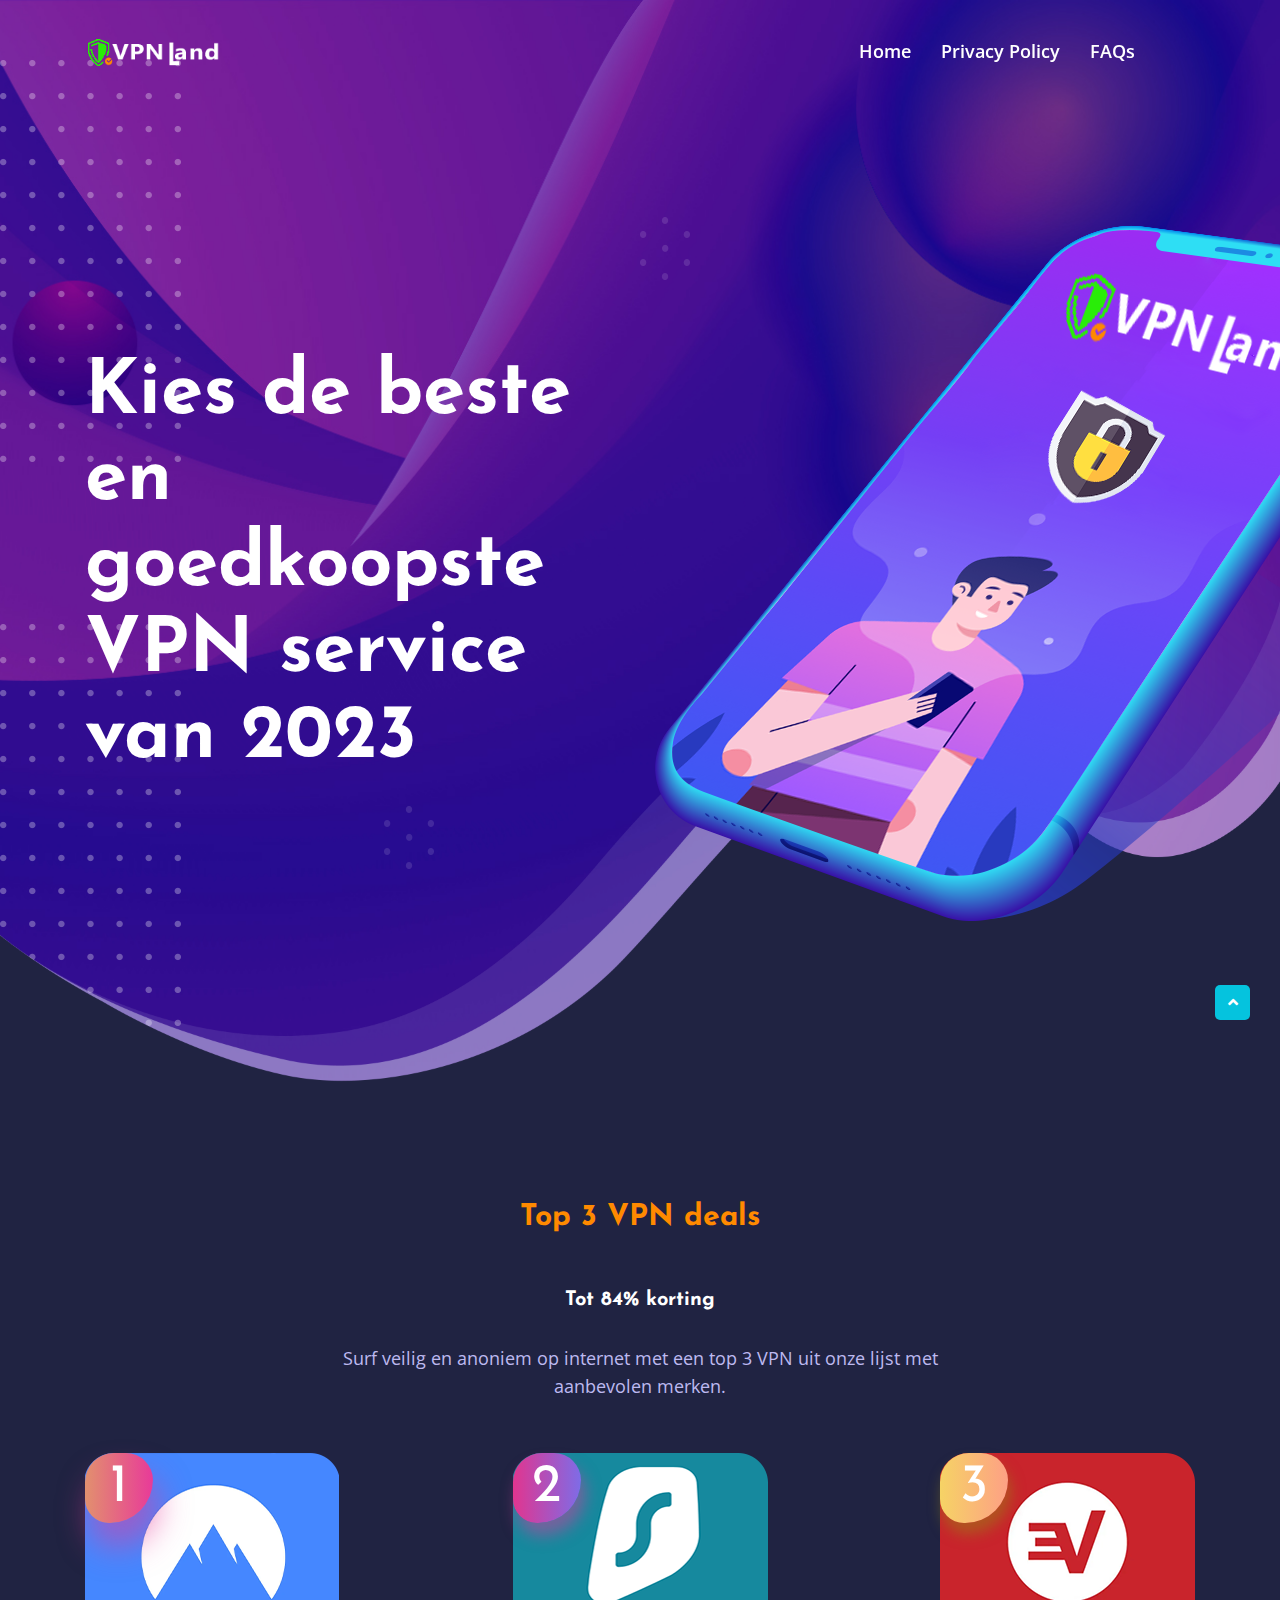
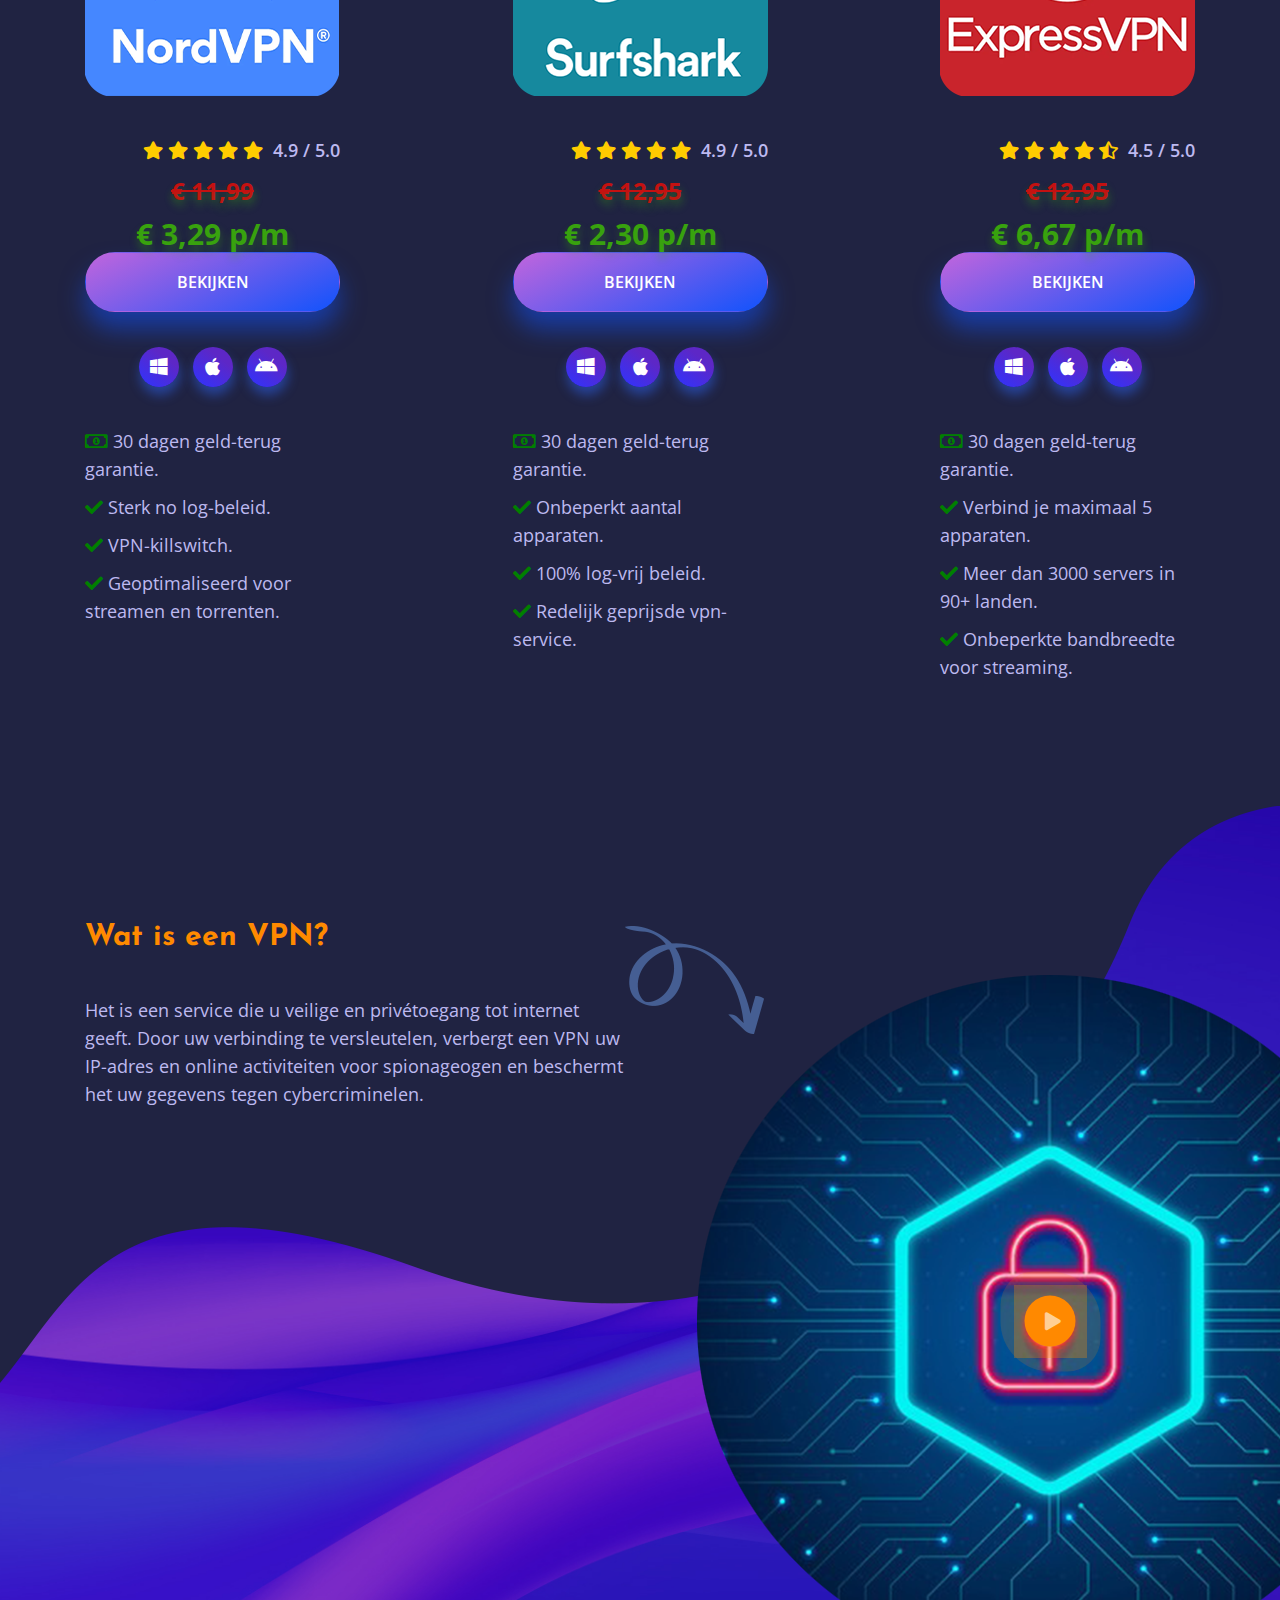
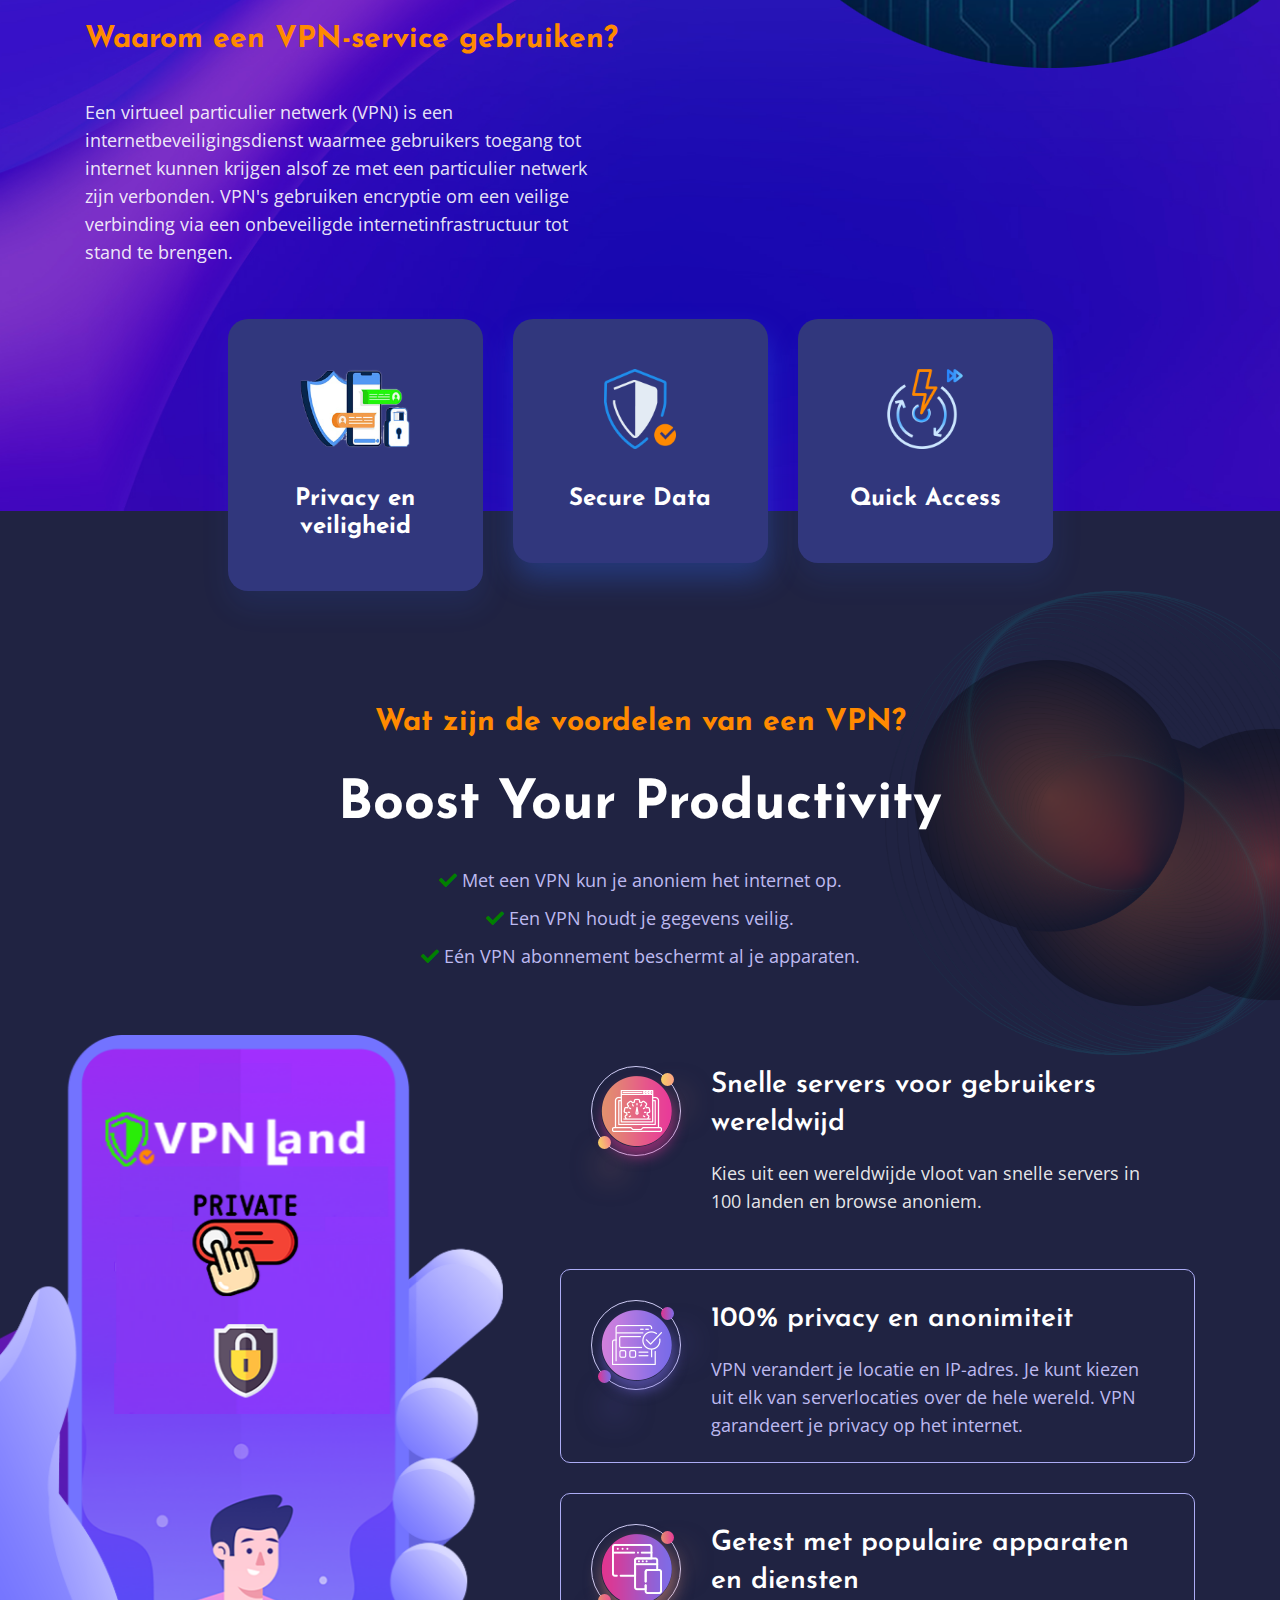
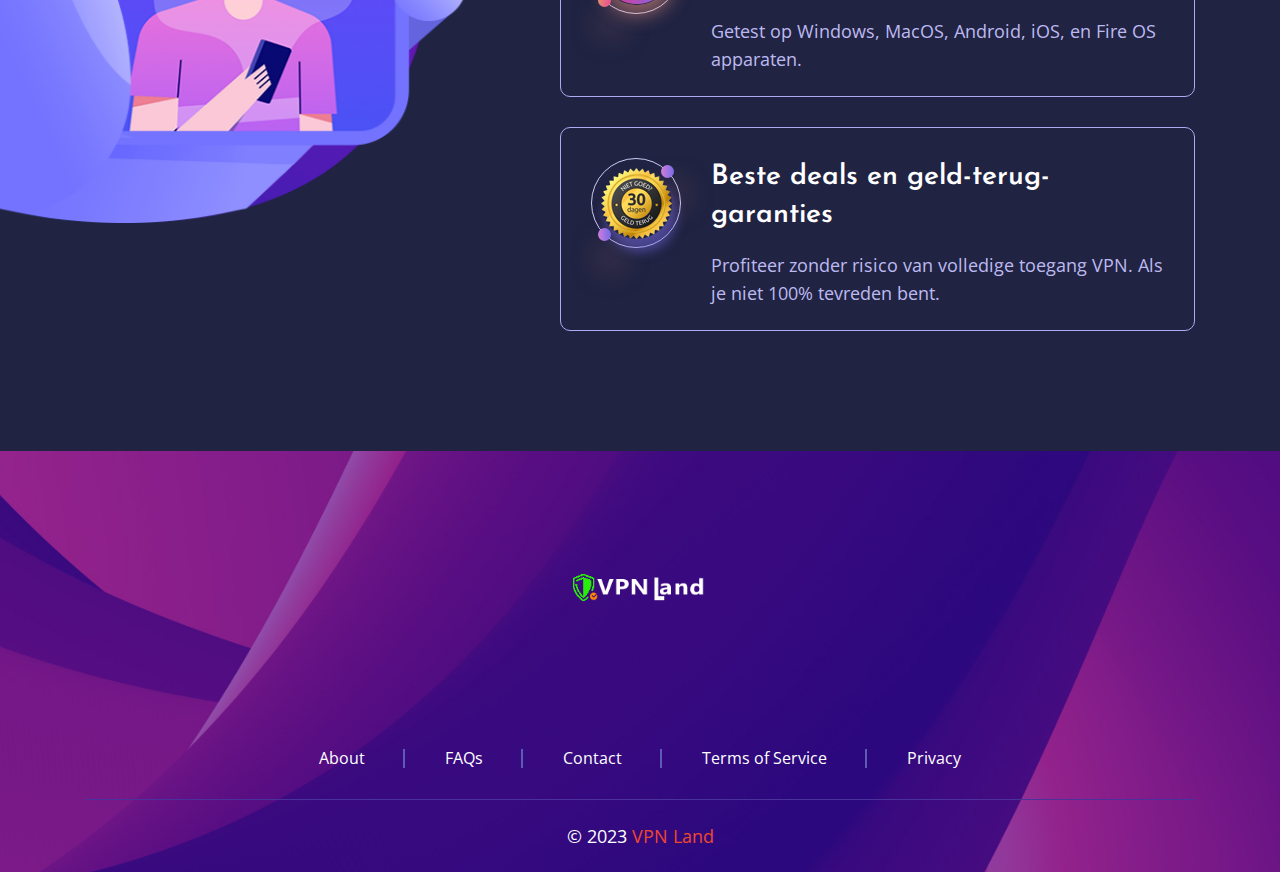
==== index.html @ 65986c5f "Update index.html" ====
<!DOCTYPE html>
<html lang="en">
<head>
    <meta charset="UTF-8">
    <meta name="viewport" content="width=device-width, initial-scale=1.0">
    <meta http-equiv="X-UA-Compatible" content="ie=edge">

    <title>VPN Land - beste en goedkoopste VPN service van 2023</title>

    <!--link rel="stylesheet" href="assets/css/bootstrap.min.css">
    <link rel="stylesheet" href="assets/css/all.min.css">
    <link rel="stylesheet" href="assets/css/animate.css">
    <link rel="stylesheet" href="assets/css/nice-select.css">
    <link rel="stylesheet" href="assets/css/owl.min.css">
    <link rel="stylesheet" href="assets/css/jquery-ui.min.css">
    <link rel="stylesheet" href="assets/css/magnific-popup.css">
    <link rel="stylesheet" href="assets/css/flaticon.css">
   <link rel="stylesheet" href="assets/css/main.css"-->
    <link rel="stylesheet" href="assets/css/minified.css">

    <link rel="shortcut icon" href="assets/images/favicon.png" type="image/x-icon">
</head>

<body>
    <!--============= ScrollToTop Section Starts Here =============-->
    <div class="preloader">
        <div class="preloader-inner">
            <div class="preloader-icon">
                <span></span>
                <span></span>
            </div>
        </div>
    </div>
    <a href="#0" class="scrollToTop"><i class="fas fa-angle-up"></i></a>
    <div class="overlay"></div>
    <!--============= ScrollToTop Section Ends Here =============-->


    <!--============= Header Section Starts Here =============-->
    <header class="header-section">
        <div class="container">
            <div class="header-wrapper">
                <div class="logo">
                    <a href="index.html">
                        <img src="assets/images/logo/logo.png" alt="logo">
                    </a>
                </div>
                <ul class="menu">
                    <li>
                        <a href="index.html">Home</a>
                        <!--ul class="submenu">
                            <li>
                                <a href="#0">Home Apps</a>
                                <ul class="submenu">
                                    <li>
                                        <a href="index.html">Mobile App 1</a>
                                    </li>
                                    <li>
                                        <a href="index-2.html">Mobile App 2</a>
                                    </li>
                                    <li>
                                        <a href="index-3.html">Mobile App 3</a>
                                    </li>
                                    <li>
                                        <a href="index-4.html">Mobile App 4</a>
                                    </li>
                                </ul>
                            </li>
                            <li>
                                <a href="#0">Home Messenger</a>
                                <ul class="submenu">
                                    <li>
                                        <a href="index-5.html">Messenger 1</a>
                                    </li>
                                    <li>
                                        <a href="index-6.html">Messenger 2</a>
                                    </li>
                                </ul>
                            </li>
                            <li>
                                <a href="#0">Home Web</a>
                                <ul class="submenu">
                                    <li>
                                        <a href="index-7.html">Web 1</a>
                                    </li>
                                    <li>
                                        <a href="index-8.html">Web 2</a>
                                    </li>
                                </ul>
                            </li>
                            <li>
                                <a href="#0">Home Dextop</a>
                                <ul class="submenu">
                                    <li>
                                        <a href="index-9.html">Dextop 1</a>
                                    </li>
                                    <li>
                                        <a href="index-10.html">Dextop 2</a>
                                    </li>
                                    <li>
                                        <a href="index-11.html">Dextop 3</a>
                                    </li>
                                </ul>
                            </li>
                            <li>
                                <a href="#0">Home Watchapp</a>
                                <ul class="submenu">
                                    <li>
                                        <a href="index-12.html">Watchapp 1</a>
                                    </li>
                                    <li>
                                        <a href="index-13.html">Watchapp 2</a>
                                    </li>
                                </ul>
                            </li>
                            <li>
                                <a href="#0">Home Hero Video</a>
                                <ul class="submenu">
                                    <li>
                                        <a href="index-14.html">Hero Video 1</a>
                                    </li>
                                    <li>
                                        <a href="index-15.html">Hero Video 2</a>
                                    </li>
                                </ul>
                            </li>
                            <li>
                                <a href="index-16.html">Home 16</a>
                            </li>
                            <li>
                                <a href="index-17.html">Home 17 <span class="badge badge-primary align-self-center">New</span></a>
                            </li>
                            <li>
                                <a href="index-18.html">Home 18 <span class="badge badge-primary align-self-center">New</span></a>
                            </li>
                            <li>
                                <a href="index-19.html">Home 19 <span class="badge badge-primary align-self-center">New</span></a>
                            </li>
                            <li>
                                <a href="index-20.html">Home 20 <span class="badge badge-primary align-self-center">New</span></a>
                            </li>
                        </ul-->
                    </li>
                    <!--li>
                        <a href="#0">Feature</a>
                        <ul class="submenu">
                            <li>
                                <a href="feature.html">Feature 1</a>
                            </li>
                            <li>
                                <a href="feature-2.html">Feature 2</a>
                            </li>
                            <li>
                                <a href="feature-3.html">Feature 3</a>
                            </li>
                        </ul>
                    </li>
                    <li>
                        <a href="pricing-plan.html">Pricing</a>
                    </li-->
					<li><a <!--href="privacy-policy.html"-->Privacy Policy</a></li>
					<li><a <!--href="faqs.html">FAQs</a></li>
					
                    <!--li>
                        <a href="#0">Pages</a>
                        <ul class="submenu">
                            <li>
                                <a href="about.html">about</a>
                            </li>
                            <li>
                                <a href="app-download.html">app download</a>
                            </li>
                            <li>
                                <a href="#0">Team</a>
                                <ul class="submenu">
                                    <li>
                                        <a href="team.html">Team</a>
                                    </li>
                                    <li>
                                        <a href="team-single.html">Team Single</a>
                                    </li>
                                </ul>
                            </li>
                            <li>
                                <a href="#0">Account</a>
                                <ul class="submenu">
                                    <li>
                                        <a href="sign-up.html">Sign Up</a>
                                    </li>
                                    <li>
                                        <a href="sign-in.html">Sign In</a>
                                    </li>
                                </ul>
                            </li>
                            <li>
                                <a href="faqs.html">FAQs</a>
                            </li>
                            <li>
                                <a href="partners.html">Partners</a>
                            </li>
                            <li>
                                <a href="privacy-policy.html">Privacy Policy</a>
                            </li>
                            <li>
                                <a href="coming-soon.html">Coming Soon</a>
                            </li>
                            <li>
                                <a href="change-password.html">Change Password</a>
                            </li>
                            <li>
                                <a href="reset-password.html">Password Reset</a>
                            </li>
                            <li>
                                <a href="reviews.html">review</a>
                            </li>
                            <li>
                                <a href="404.html">404</a>
                            </li>
                        </ul>
                    </li-->
                    <!--li>
                        <a href="#0">Blog</a>
                        <ul class="submenu">
                            <li>
                                <a href="blog.html">blog style 1</a>
                            </li>
                            <li>
                                <a href="blog-type-two.html">blog style 1</a>
                            </li>
                            <li>
                                <a href="blog-single-1.html">blog Single 1</a>
                            </li>
                            <li>
                                <a href="blog-single-2.html">blog Single 2</a>
                            </li>
                        </ul>
                    </li>
                    <li>
                        <a href="contact.html">contact</a>
                    </li>
                    <li class="d-sm-none">
                        <a href="#0" class="m-0 header-button">Get Mosto</a>
                    </li-->
                </ul>
                <div class="header-bar d-lg-none">
                    <span></span>
                    <span></span>
                    <span></span>
                </div>
                <!--div class="header-right">
                    <select class="select-bar">
                        <option value="en">En</option>
                        <option value="Bn">Bn</option>
                        <option value="pk">Pk</option>
                        <option value="Fr">Fr</option>
                    </select>
                    <a href="#0" class="header-button d-none d-sm-inline-block">Get Mosto</a>
                </div-->
            </div>
        </div>
    </header>
    <!--============= Header Section Ends Here =============-->


    <!--============= Banner Section Starts Here =============-->
    <section class="banner-1 bg_img oh" data-background="assets/images/banner/banner-bg-1.jpg">
        <div class="dot-1 d-none d-lg-block">
            <img src="assets/images/banner/dot-big.png" alt="banner">
        </div>
        <div class="dot-2 d-none d-lg-block">
            <img src="assets/images/banner/dot-big.png" alt="banner">
        </div>
        <div class="dot-3">
            <img src="assets/images/banner/dot-sm.png" alt="banner">
        </div>
        <div class="dot-4">
            <img src="assets/images/banner/dot-sm.png" alt="banner">
        </div>
        <div class="banner-1-shape d-none d-lg-block">
            <img src="assets/css/img/banner1-shape.png" alt="css">
        </div>
        <div class="container">
            <div class="row align-items-center">
                <div class="col-lg-6">
                    <div class="banner-content-1 cl-white">
                        <h1 class="title">Kies de beste en goedkoopste VPN service van 2023</h1>
                        <!--p>
                            The simple, intuitive and powerful app to manage your work.
                        </p>
                        <div class="banner-button-group">
                            <a href="#0" class="button-4">Start Using for Free</a>
                            <a href="#0" class="button-4 active">Explore Features</a>
                        </div-->
                    </div>
                </div>
                <div class="col-lg-5">
                    <div class="banner-1-slider-wrapper">
                        <div class="banner-1-slider owl-carousel owl-theme">
                            <div class="banner-thumb">
                                <img src="assets/images/banner/banner1-1.png" alt="banner">
                            </div>
                            <!--div class="banner-thumb">
                                <img src="assets/images/banner/banner1-2.png" alt="banner">
                            </div>
                            <div class="banner-thumb">
                                <img src="assets/images/banner/banner1-3.png" alt="banner">
                            </div>
                            <div class="banner-thumb">
                                <img src="assets/images/banner/banner1-1.png" alt="banner">
                            </div>
                            <div class="banner-thumb">
                                <img src="assets/images/banner/banner1-2.png" alt="banner">
                            </div>
                            <div class="banner-thumb">
                                <img src="assets/images/banner/banner1-3.png" alt="banner">
                            </div>
                        </div>
                        <div class="ban-click">
                            <div class="thumb">
                                <img src="assets/images/banner/click.png" alt="banner">
                            </div>
                            <span class="cl-white">Click Me</span>
                        </div-->
                        <div class="arrow">
                            <img src="assets/images/banner/arrow.png" alt="banner">
                        </div>
                    </div>
                </div>
            </div>
        </div>
    </section>
    <!--============= Banner Section Ends Here =============-->
 
     <!--============= How Section Starts Here =============-->
    <section class="how-section padding-bottom padding-top" id="how">
        <div class="container">
            <div class="section-header">
                <h2 style="font-size:30px;" class="cate">Top 3 VPN deals</h2>
				<h2 style="font-size:20px;" class="title">Tot 84% korting</h2>
                <p>Surf veilig en anoniem op internet met een top 3 VPN uit onze lijst met aanbevolen merken.</p>
            </div>
            <div class="row justify-content-xl-between justify-content-center mb-40-none">
                <div class="col-lg-4 col-sm-6 col-xl-3">
                    <div class="how-item">
                        <div class="how-thumb">
                            <img src="assets/images/how/how1.png" alt="how">
                        </div>
                        <div class="how-content">
						
						<div class="how-content">
                    <div class="coverage-right-area">
                        <div class="rating-area">
                            <div class="ratings">
                                <span><i class="fas fa-star"></i></span>
                                <span><i class="fas fa-star"></i></span>
                                <span><i class="fas fa-star"></i></span>
                                <span><i class="fas fa-star"></i></span>
                                <span><i class="fas fa-star"></i></span>
                            </div>
                            <span class="average">4.9 / 5.0</span>
                        </div>
						
                        <p style="color:#c41111;font-size:24px;font-weight: bold;text-decoration:line-through;white-space:nowrap;" class="amount">€ 11,99</p>
						<span style="font-size:30px;font-weight: bold;" class="amount">€ 3,29 p/m</span>
						
                    </div>
                </div>
						
                            <a href="#0" class="button-3 active">Bekijken</a>
                            <ul class="download-options">
                                <li>
                                    <a class="active"><i class="fab fa-windows"></i></a>
                                </li>
                                <li>
                                    <a class="active"><i class="fab fa-apple"></i></a>
                                </li>
                                <li>
                                    <a class="active"><i class="fab fa-android"></i></a>
                                </li>
                            </ul>
							
							
							<div style="text-align: left;">
							<ul>
							<li><i class="far fa-money-bill-alt" style="font-size:18px;color:green;padding-right:5px;"></i><span>30 dagen geld-terug garantie.</span></li>
							<li><i class="fa fa-check" style="font-size:18px;color:green;padding-right:5px;"></i><span>Sterk no log-beleid.</span></li>
							<li><i class="fa fa-check" style="font-size:18px;color:green;padding-right:5px;"></i><span>VPN-killswitch.</span></li>
							<li><i class="fa fa-check" style="font-size:18px;color:green;padding-right:5px;"></i><span>Geoptimaliseerd voor streamen en torrenten.</span></li>
							</ul>
							</div>
							
							
                        </div>
                    </div>
                </div>
                <div class="col-lg-4 col-sm-6 col-xl-3">
                    <div class="how-item">
                        <div class="how-thumb">
                            <img src="assets/images/how/how2.png" alt="how">
                        </div>
                        <div class="how-content">
						
						<div class="how-content">
                    <div class="coverage-right-area">
                        <div class="rating-area">
                            <div class="ratings">
                                <span><i class="fas fa-star"></i></span>
                                <span><i class="fas fa-star"></i></span>
                                <span><i class="fas fa-star"></i></span>
                                <span><i class="fas fa-star"></i></span>
                                <span><i class="fas fa-star"></i></span>
                            </div>
                            <span class="average">4.9 / 5.0</span>
                        </div>
						
                        <p style="color:#c41111;font-size:24px;font-weight: bold;text-decoration:line-through;white-space:nowrap;" class="amount">€ 12,95</p>
						<span style="font-size:30px;font-weight: bold;" class="amount">€ 2,30 p/m</span>
						
                    </div>
                </div>
						
                            <a href="#0" class="button-3 active">Bekijken</a>
							<ul class="download-options">
                                <li>
                                    <a class="active"><i class="fab fa-windows"></i></a>
                                </li>
                                <li>
                                    <a class="active"><i class="fab fa-apple"></i></a>
                                </li>
                                <li>
                                    <a class="active"><i class="fab fa-android"></i></a>
                                </li>
                            </ul>
                            <!--h5 class="title">14 days free trial</h5-->
							
							

							<div style="text-align: left;">
							<ul>
							<li><i class="far fa-money-bill-alt" style="font-size:18px;color:green;padding-right:5px;"></i><span>30 dagen geld-terug garantie.</span></li>
							<li><i class="fa fa-check" style="font-size:18px;color:green;padding-right:5px;"></i><span>Onbeperkt aantal apparaten.</span></li>
							<li><i class="fa fa-check" style="font-size:18px;color:green;padding-right:5px;"></i><span>100% log-vrij beleid.</span></li>
							<li><i class="fa fa-check" style="font-size:18px;color:green;padding-right:5px;"></i><span>Redelijk geprijsde vpn-service.</span></li>
							</ul>
							</div>
							
                        </div>
                    </div>
                </div>
                <div class="col-lg-4 col-sm-6 col-xl-3">
                    <div class="how-item">
                        <div class="how-thumb">
                            <img src="assets/images/how/how3.png" alt="how">
                        </div>
                        <div class="how-content">
						
						<div class="how-content">
                    <div class="coverage-right-area">
                        <div class="rating-area">
                            <div class="ratings">
                                <span><i class="fas fa-star"></i></span>
                                <span><i class="fas fa-star"></i></span>
                                <span><i class="fas fa-star"></i></span>
                                <span><i class="fas fa-star"></i></span>
                                <span><i class="fas fa-star-half-alt"></i></span>
                            </div>
                            <span class="average">4.5 / 5.0</span>
                        </div>
						
                        <p style="color:#c41111;font-size:24px;font-weight: bold;text-decoration:line-through;white-space:nowrap;" class="amount">€ 12,95</p>
						<span style="font-size:30px;font-weight: bold;" class="amount">€ 6,67 p/m</span>
						
                    </div>
                </div>
						
                            <a href="#0" class="button-3 active">Bekijken</a>
                            <ul class="download-options">
                                <li>
                                    <a class="active"><i class="fab fa-windows"></i></a>
                                </li>
                                <li>
                                    <a class="active"><i class="fab fa-apple"></i></a>
                                </li>
                                <li>
                                    <a class="active"><i class="fab fa-android"></i></a>
                                </li>
                            </ul>
							
							<div style="text-align: left;">
							<ul>
							<li><i class="far fa-money-bill-alt" style="font-size:18px;color:green;padding-right:5px;"></i><span>30 dagen geld-terug garantie.</span></li>
							<li><i class="fa fa-check" style="font-size:18px;color:green;padding-right:5px;"></i><span>Verbind je maximaal 5 apparaten.</span></li>
							<li><i class="fa fa-check" style="font-size:18px;color:green;padding-right:5px;"></i><span>Meer dan 3000 servers in 90+ landen.</span></li>
							<li><i class="fa fa-check" style="font-size:18px;color:green;padding-right:5px;"></i><span>Onbeperkte bandbreedte voor streaming.</span></li>
							</ul>
							</div>
							
                        </div>
                    </div>
                </div>
            </div>
        </div>
    </section>
    <!--============= How Section Ends Here =============-->


    <!--============= Sponsor Section Section Starts Here =============-->
    <!--div class="sponsor-section padding-bottom padding-top">
        <div class="container">
            <div class="row align-items-center">
                <div class="col-lg-5">
                    <div class="spon-cont">
                        <p>Used by over 1,000,000 people worldwide</p>
                    </div>
                </div>
                <div class="col-lg-7">
                    <div class="sponsor-slider owl-theme owl-carousel">
                        <div class="sponsor-thumb">
                            <img src="assets/images/sponsor/sponsor1.png" alt="sponsor">
                        </div>
                        <div class="sponsor-thumb">
                            <img src="assets/images/sponsor/sponsor2.png" alt="sponsor">
                        </div>
                        <div class="sponsor-thumb">
                            <img src="assets/images/sponsor/sponsor3.png" alt="sponsor">
                        </div>
                        <div class="sponsor-thumb">
                            <img src="assets/images/sponsor/sponsor4.png" alt="sponsor">
                        </div>
                    </div>
                </div>
            </div>
        </div>
    </div-->
    <!--============= Sponsor Section Section Ends Here =============-->


    <!--============= Amazing Feature Section Starts Here =============-->
    <section class="amazing-feature-section pos-rel" id="feature">
        <div class="shape-container oh">
            <div class="bg_img feature-background" data-background="assets/images/bg/amazing-feature-bg.jpg"></div>
            <div class="feature-top-shape d-none d-lg-block">
                <img src="assets/css/img/feature-shape.png" alt="css">
            </div>
        </div>
        <div class="topper-feature oh padding-top">
            <div class="container">
                <div class="row">
                    <div class="col-lg-6">
                        <div class="section-header left-style mb-lg-0 white-lg-black pos-rel">
                            <h2 style="font-size:30px;" class="cate">Wat is een VPN?</h2>
                            <!--h2 class="title">That will boost your productivity</h2-->
                            <p>Het is een service die u veilige en privétoegang tot internet geeft. Door uw verbinding te versleutelen, verbergt een VPN uw IP-adres en online activiteiten voor spionageogen en beschermt het uw gegevens tegen cybercriminelen.</p>
                            <div class="downarrow d-none d-lg-block">
                                <img src="assets/images/feature/downarrow.png" alt="feature">
                            </div>
                        </div>
                    </div>
                    <div class="col-lg-6">
                        <a href="youtube.com/watch1c2d?v=_KeU7pmBFnU" class="feature-video-area popup">
                            <div class="thumb">
                                <img src="assets/images/feature/fature-video.png" alt="feature">
                            </div>
                            <div class="button-area">
                                <!--h4 class="title">
                                    Watch Videos
                                </h4-->
                                <div class="video-button">
                                    <i class="fas fa-play"></i>
                                </div>
                            </div>
                        </a>
                    </div>
                </div>
            </div>
        </div>
        <div class="amazing-feature-bottom padding-top padding-bottom pb-lg-0 pt-lg-0">
            <div class="container">
                <div class="row">
                    <div class="col-lg-8 col-xl-7">
                        <div class="section-header left-style cl-white">
                            <h2 style="font-size:30px;" class="cate">Waarom een VPN-service gebruiken?</h2>
                            <!--h2 class="title">Delivering Exceptional User Experiences.</h2-->
                            <p>Een virtueel particulier netwerk (VPN) is een internetbeveiligingsdienst waarmee gebruikers toegang tot internet kunnen krijgen alsof ze met een particulier netwerk zijn verbonden. VPN's gebruiken encryptie om een veilige verbinding via een onbeveiligde internetinfrastructuur tot stand te brengen.</p>
                        </div>
                    </div>
                    <div class="col-12">
                        <div class="row justify-content-center mb-30-none">
                            <div class="col-sm-6 col-lg-3">
                                <div class="am-item">
                                    <div class="am-thumb">
                                        <img src="assets/images/feature/am-fea1.png" alt="feature">
                                    </div>
                                    <div class="am-content">
                                        <h5 class="title">Privacy en veiligheid</h5>
                                    </div>
                                </div>
                            </div>
                            <div class="col-sm-6 col-lg-3">
                                <div class="am-item active">
                                    <div class="am-thumb">
                                        <img src="assets/images/feature/am-fea2.png" alt="feature">
                                    </div>
                                    <div class="am-content">
                                        <h5 class="title">Secure Data</h5>
                                    </div>
                                </div>
                            </div>
                            <div class="col-sm-6 col-lg-3">
                                <div class="am-item">
                                    <div class="am-thumb">
                                        <img src="assets/images/feature/am-fea3.png" alt="feature">
                                    </div>
                                    <div class="am-content">
                                        <h5 class="title">Quick Access</h5>
                                    </div>
                                </div>
                            </div>
                            <!--div class="col-sm-6 col-lg-3">
                                <div class="am-item">
                                    <div class="am-thumb">
                                        <img src="assets/images/feature/am-fea4.png" alt="feature">
                                    </div>
                                    <div class="am-content">
                                        <h5 class="title">24h Support</h5>
                                    </div>
                                </div>
                            </div-->
                        </div>
                    </div>
                </div>
            </div>
        </div>
    </section>
    <!--============= Amazing Feature Section Ends Here =============-->




    <!--============= Newslater Section Starts Here =============-->
    <!--section class="newslater-section oh bg_img pos-rel mb-120 mb-max-lg-0" data-background="assets/images/bg/newslater2.jpg">
        <div class="top-shape d-none d-lg-block">
            <img src="assets/css/img/top-shape2.png" alt="css">
        </div>
        <div class="bottom-shape d-none d-lg-block">
            <img src="assets/css/img/bottom-shape2.png" alt="css">
        </div>
        <div class="container">
            <div class="row align-items-center">
                <div class="col-lg-6">
                    <div class="newslater-area padding-bottom padding-top">
                        <div class="section-header left-style cl-white">
                            <h5 class="cate">Be the first to know</h5>
                            <h2 class="title">About New Features</h2>
                            <p>
                                If you want to receive monthly updates from us just pop your email in the box. You can unsubscribe at any time. Your privacy & personal information will be treated.
                            </p>
                        </div>
                        <form class="subscribe-form">
                            <input type="text" placeholder="Enter Your Email">
                            <button type="submit">subscribe</button>
                        </form>
                    </div>
                </div>
                <div class="col-lg-6 d-none d-lg-block">
                    <div class="subscribe-thumb-2">
                        <img src="assets/images/newslater/newslater2.png" alt="newslater">
                    </div>
                </div>
            </div>
        </div>
    </section>
    <!--============= Newslater Section Ends Here =============-->
    

    <!--============= Feature Section Starts Here =============-->
    <section class="feature-section padding-top padding-bottom oh pos-rel">
        <div class="feature-shapes d-none d-lg-block">
            <img src="assets/images/feature/feature-shape.png" alt="feature">
        </div>
        <div class="container">
            <div class="section-header mw-725">
                <h2 style="font-size:30px;" class="cate">Wat zijn de voordelen van een VPN?</h2>
                <h2 class="title">Boost Your Productivity </h2>
				
				<div style="text-align: center;">
							<ul>
							<li><i class="fa fa-check" style="font-size:18px;color:green;padding-right:5px;"></i><span>Met een VPN kun je anoniem het internet op.</span></li>
							<li><i class="fa fa-check" style="font-size:18px;color:green;padding-right:5px;"></i><span>Een VPN houdt je gegevens veilig.</span></li>
							<li><i class="fa fa-check" style="font-size:18px;color:green;padding-right:5px;"></i><span>Eén VPN abonnement beschermt al je apparaten.</span></li>
							</ul>
							</div>
				
				
            </div>
            <div class="row">
                <div class="col-lg-5 rtl">
                    <div class="feature--thumb pr-xl-4 ltr">
                        <div class="feat-slider owl-carousel owl-theme" data-slider-id="1">
                            <div class="main-thumb">
                                <img src="assets/images/feature/pro-main3.png" alt="feature">
                            </div>
                            <div class="main-thumb">
                                <img src="assets/images/feature/pro-main3.png" alt="feature">
                            </div>
                            <div class="main-thumb">
                                <img src="assets/images/feature/pro-main3.png" alt="feature">
                            </div>
                            <div class="main-thumb">
                                <img src="assets/images/feature/pro-main3.png" alt="feature">
                            </div>
                        </div>
                    </div>
                </div>
                <div class="col-lg-7">
                    <div class="feature-wrapper mb-30-none owl-thumbs" data-slider-id="1">
                        <div class="feature-item">
                            <div class="feature-thumb">
                                <div class="thumb">
                                    <img src="assets/images/feature/pro1.png" alt="feature">
                                </div>
                            </div>
                            <div class="feature-content">
                                <h4 class="title">Snelle servers voor gebruikers wereldwijd</h4>
                                <p>Kies uit een wereldwijde vloot van snelle servers in 100 landen en browse anoniem.</p>
                            </div>
                        </div>
                        <div class="feature-item">
                            <div class="feature-thumb">
                                <div class="thumb">
                                    <img src="assets/images/feature/pro2.png" alt="feature">
                                </div>
                            </div>
                            <div class="feature-content">
                                <h4 class="title">100% privacy en anonimiteit</h4>
                                <p>VPN verandert je locatie en IP-adres. Je kunt kiezen uit elk van serverlocaties over de hele wereld. VPN garandeert je privacy op het internet.</p>
                            </div>
                        </div>
						<div class="feature-item">
                            <div class="feature-thumb">
                                <div class="thumb">
                                    <img src="assets/images/feature/pro4.png" alt="feature">
                                </div>
                            </div>
                            <div class="feature-content">
                                <h4 class="title">Getest met populaire apparaten en diensten</h4>
                                <p>Getest op  Windows,  MacOS,  Android,  iOS, en Fire OS apparaten.</p>
                            </div>
                        </div>
                        <div class="feature-item">
                            <div class="feature-thumb">
                                <div class="thumb">
                                    <img src="assets/images/feature/pro3.png" alt="feature">
                                </div>
                            </div>
                            <div class="feature-content">
                                <h4 class="title">Beste deals en geld-terug-garanties</h4>
                                <p>Profiteer zonder risico van volledige toegang VPN. Als je niet 100% tevreden bent.</p>
                            </div>
                        </div>
                        
                    </div>
                </div>
            </div>
        </div>
    </section>
    <!--============= Feature Section Ends Here =============-->


    <!--============= Pricing Section Starts Here =============-->
    <!--section class="pricing-section padding-top oh padding-bottom pb-md-0 bg_img pos-rel" data-background="./assets/images/bg/pricing-bg.jpg" id="pricing">
        <div class="top-shape d-none d-md-block">
            <img src="assets/css/img/top-shape.png" alt="css">
        </div>
        <div class="bottom-shape d-none d-md-block">
            <img src="assets/css/img/bottom-shape.png" alt="css">
        </div>
        <div class="ball-2" data-paroller-factor="-0.30" data-paroller-factor-lg="0.60"
        data-paroller-type="foreground" data-paroller-direction="horizontal">
            <img src="assets/images/balls/1.png" alt="balls">
        </div>
        <div class="ball-3" data-paroller-factor="0.30" data-paroller-factor-lg="-0.30"
        data-paroller-type="foreground" data-paroller-direction="horizontal">
            <img src="assets/images/balls/2.png" alt="balls">
        </div>
        <div class="ball-4" data-paroller-factor="0.30" data-paroller-factor-lg="-0.30"
        data-paroller-type="foreground" data-paroller-direction="horizontal">
            <img src="assets/images/balls/3.png" alt="balls">
        </div>
        <div class="ball-5" data-paroller-factor="0.30" data-paroller-factor-lg="-0.30"
        data-paroller-type="foreground" data-paroller-direction="vertical">
            <img src="assets/images/balls/4.png" alt="balls">
        </div>
        <div class="ball-6" data-paroller-factor="-0.30" data-paroller-factor-lg="0.60"
        data-paroller-type="foreground" data-paroller-direction="horizontal">
            <img src="assets/images/balls/5.png" alt="balls">
        </div>
        <div class="ball-7" data-paroller-factor="-0.30" data-paroller-factor-lg="0.60"
        data-paroller-type="foreground" data-paroller-direction="vertical">
            <img src="assets/images/balls/6.png" alt="balls">
        </div>
        <div class="container">
            <div class="section-header pb-30 cl-white">
                <h5 class="cate">Choose a plan that's right for you</h5>
                <h2 class="title">Simple Pricing Plans</h2>
                <p>
                    Mosto has plans, from free to paid, that scale with your needs. Subscribe to a plan that fits the size of your business.
                </p>
            </div>
            <div class="range-wrapper-2">
                <div class="pricing-range">
                    <div class="pricing-range-top pt-0">
                        <div class="tags-area">
                            <h3 class="tags">Eastimate Your Price</h3>
                        </div>
                        <div class="pricing-header">
                            <span class="cate">Pricing Options</span>
                            <div class="select-container">    
                                <select class="select-bar">
                                    <option value="basic">Basic</option>
                                    <option value="standard">Standard</option>
                                    <option value="premium">Premium</option>
                                    <option value="pro">Premium Pro</option>
                                </select>
                            </div>
                        </div>
                        <div class="amount-area">
                            <div class="item">
                                <h2 class="title"><sup>$</sup>15.00</h2>
                                <span class="info">Per Month</span>
                            </div>
                            <div class="item">
                                <h2 class="title"><sup>$</sup>199.00</h2>
                                <span class="info">Per Year</span>
                            </div>
                        </div>
                        <div class="invest-range-area">
                            <div class="invest-amount" data-min="1.00 USD" data-max="1000 USD">
                                <div id="usd-range" class="invest-range-slider"></div>
                            </div>
                        </div>
                    </div>
                    <div class="pricing-range-bottom">
                        <div class="left">
                            <span class="cate">People Joined Already</span>
                            <h2 class="title">455,326,234</h2>
                        </div>
                        <div class="right">
                            <a href="#0" class="custom-button">Download App</a>
                            <ul class="download-options">
                                <li>
                                    <a href="#0" class="active"><i class="fab fa-windows"></i></a>
                                </li>
                                <li>
                                    <a href="#0"><i class="fab fa-apple"></i></a>
                                </li>
                                <li>
                                    <a href="#0"><i class="fab fa-android"></i></a>
                                </li>
                            </ul>
                        </div>
                    </div>
                </div>
            </div>
        </div-->
    </section>
    <!--============= Pricing Section Ends Here =============-->


    <!--============= Coverage Section Starts Here =============-->
    <!--ection class="coverage-section padding-top padding-bottom" id="coverage">
        <div class="container">
            <div class="row align-items-center">
                <div class="col-lg-7">
                    <div class="section-header left-style coverage-header">
                        <h5 class="cate">Our stats say more than any words</h5>
                        <h2 class="title">Apps Without Borders</h2>
                        <p>
                            Mosta app are growing by 300% every year with a steady love from users around the world. We are also close to achieving 10 million cumulative downloads.
                        </p>
                    </div>
                </div>
                <div class="col-lg-5">
                    <div class="coverage-right-area text-lg-right">
                        <div class="rating-area">
                            <div class="ratings">
                                <span><i class="fas fa-star"></i></span>
                                <span><i class="fas fa-star"></i></span>
                                <span><i class="fas fa-star"></i></span>
                                <span><i class="fas fa-star"></i></span>
                                <span><i class="fas fa-star"></i></span>
                            </div>
                            <span class="average">5.0 / 5.0</span>
                        </div>
                        <h2 class="amount">312,921+</h2>
                        <a href="#0">Total User Reviews <i class="fas fa-paper-plane"></i></a>
                    </div>
                </div>
            </div>
            <div class="coverage-wrapper bg_img" data-background="assets/images/bg/world-map.png">
                <div class="border-item-1">
                    <span class="name">North America</span>
                    <h2 class="title">70.7%</h2>
                </div>
                <div class="border-item-2">
                    <span class="name">Asia</span>
                    <h2 class="title">14.4%</h2>
                </div>
                <div class="border-item-3">
                    <span class="name">North Europe</span>
                    <h2 class="title">8.4%</h2>
                </div>
                <div class="border-item-4">
                    <span class="name">South America</span>
                    <h2 class="title">1.8%</h2>
                </div>
                <div class="border-item-5">
                    <span class="name">Africa</span>
                    <h2 class="title">1.8%</h2>
                </div>
                <div class="border-item-6">
                    <span class="name">Australia</span>
                    <h2 class="title">3%</h2>
                </div>
            </div>
        </div>
    </section-->
    <!--============= Coverage Section Ends Here =============-->


    <!--============= Footer Section Starts Here =============-->
    <footer class="footer-section bg_img" data-background="assets/images/footer/footer-bg.jpg">
        <div class="container">
            <div class="footer-top padding-top padding-bottom">
                <div class="logo">
                    <a href="#">
                        <img src="assets/images/logo/footer-logo.png" alt="logo">
                    </a>
                </div>
                <!--ul class="social-icons">
                    <li>
                        <a href="#0"><i class="fab fa-facebook-f"></i></a>
                    </li>
                    <li>
                        <a href="#0" class="active"><i class="fab fa-twitter"></i></a>
                    </li>
                    <li>
                        <a href="#0"><i class="fab fa-pinterest-p"></i></a>
                    </li>
                    <li>
                        <a href="#0"><i class="fab fa-google-plus-g"></i></a>
                    </li>
                    <li>
                        <a href="#0"><i class="fab fa-instagram"></i></a>
                    </li>
                </ul-->
            </div>
            <div class="footer-bottom">
                <ul class="footer-link">
                    <li>
                        <a href="#">About</a>
                    </li>
                    <li>
                        <a href="#">FAQs</a>
                    </li>
                    <li>
                        <a href="#">Contact</a>
                    </li>
                    <li>
                        <a href="#">Terms of Service</a>
                    </li>
                    <li>
                        <a href="#">Privacy</a>
                    </li>
                </ul>
            </div>
            <div class="copyright">
                <p>
                    © 2023 <a href="https://www.vpnland.nl/">VPN Land</a>
                </p>
            </div>
        </div>
    </footer>
    <!--============= Footer Section Ends Here =============-->

    <!--=================== RTL Feature Section Starts Here ===================-->
    <!--div class="swap-area active">
        <div class="chorka">
            <img src="assets/images/gear.png" alt="img">
        </div>
        <div class="swap-item">
            <a href="http://pixner.net/mosto/demo/ltr/light/index.html">Light</a>
        </div>
        <div class="swap-item">
            <a href="http://pixner.net/mosto/demo/rtl/light/index.html">RTL</a>
        </div>
    </div>
    <!--=================== RTL Feature Section Ends Here ===================-->

    <!-- <script src="./assets/js/jquery-3.3.1.min.js"></script>
    <script src="./assets/js/modernizr-3.6.0.min.js"></script>
    <script src="./assets/js/plugins.js"></script>
    <script src="./assets/js/bootstrap.min.js"></script>
    <script src="./assets/js/magnific-popup.min.js"></script>
    <script src="./assets/js/jquery-ui.min.js"></script>
    <script src="./assets/js/wow.min.js"></script>
    <script src="./assets/js/waypoints.js"></script>
    <script src="./assets/js/nice-select.js"></script>
    <script src="./assets/js/owl.min.js"></script>
    <script src="./assets/js/counterup.min.js"></script>
    <script src="./assets/js/paroller.js"></script> -->
    <script src="assets/js/minified.js"></script>
    <script src="assets/js/main.js"></script>
</body>

</html>
---- assets/css/nice-select.css ----
.nice-select {
    -webkit-tap-highlight-color: transparent;
    background-color: #fff;
    border-radius: 5px;
    border: solid 1px #e8e8e8;
    box-sizing: border-box;
    clear: both;
    cursor: pointer;
    display: block;
    float: left;
    font-family: inherit;
    font-size: 14px;
    font-weight: normal;
    height: 42px;
    line-height: 40px;
    outline: none;
    padding-left: 18px;
    padding-right: 30px;
    position: relative;
    text-align: left !important;
    -webkit-transition: all 0.2s ease-in-out;
    transition: all 0.2s ease-in-out;
    -webkit-user-select: none;
    -moz-user-select: none;
    -ms-user-select: none;
    user-select: none;
    white-space: nowrap;
    width: auto;
}

.nice-select:hover {
    border-color: #dbdbdb;
}

.nice-select:active,
.nice-select.open,
.nice-select:focus {
    border-color: #999;
}

.nice-select:after {
    border-bottom: 2px solid #999;
    border-right: 2px solid #999;
    content: '';
    display: block;
    height: 5px;
    margin-top: -4px;
    pointer-events: none;
    position: absolute;
    right: 12px;
    top: 50%;
    -webkit-transform-origin: 66% 66%;
    -ms-transform-origin: 66% 66%;
    transform-origin: 66% 66%;
    -webkit-transform: rotate(45deg);
    -ms-transform: rotate(45deg);
    transform: rotate(45deg);
    -webkit-transition: all 0.15s ease-in-out;
    transition: all 0.15s ease-in-out;
    width: 5px;
}

.nice-select.open:after {
    -webkit-transform: rotate(-135deg);
    -ms-transform: rotate(-135deg);
    transform: rotate(-135deg);
}

.nice-select.open .list {
    opacity: 1;
    pointer-events: auto;
    -webkit-transform: scale(1) translateY(0);
    -ms-transform: scale(1) translateY(0);
    transform: scale(1) translateY(0);
}

.nice-select.disabled {
    border-color: #ededed;
    color: #999;
    pointer-events: none;
}

.nice-select.disabled:after {
    border-color: #cccccc;
}

.nice-select.wide {
    width: 100%;
}

.nice-select.wide .list {
    left: 0 !important;
    right: 0 !important;
}

.nice-select.right {
    float: right;
}

.nice-select.right .list {
    left: auto;
    right: 0;
}

.nice-select.small {
    font-size: 12px;
    height: 36px;
    line-height: 34px;
}

.nice-select.small:after {
    height: 4px;
    width: 4px;
}

.nice-select.small .option {
    line-height: 34px;
    min-height: 34px;
}

.nice-select .list {
    background-color: #fff;
    border-radius: 5px;
    box-shadow: 0 0 0 1px rgba(68, 68, 68, 0.11);
    box-sizing: border-box;
    margin-top: 4px;
    opacity: 0;
    overflow: hidden;
    padding: 0;
    pointer-events: none;
    position: absolute;
    top: 100%;
    left: 0;
    -webkit-transform-origin: 50% 0;
    -ms-transform-origin: 50% 0;
    transform-origin: 50% 0;
    -webkit-transform: scale(0.75) translateY(-21px);
    -ms-transform: scale(0.75) translateY(-21px);
    transform: scale(0.75) translateY(-21px);
    -webkit-transition: all 0.2s cubic-bezier(0.5, 0, 0, 1.25), opacity 0.15s ease-out;
    transition: all 0.2s cubic-bezier(0.5, 0, 0, 1.25), opacity 0.15s ease-out;
    z-index: 9;
}

.nice-select .list:hover .option:not(:hover) {
    background-color: transparent !important;
}

.nice-select .option {
    cursor: pointer;
    font-weight: 400;
    line-height: 40px;
    list-style: none;
    min-height: 40px;
    outline: none;
    padding-left: 18px;
    padding-right: 29px;
    text-align: left;
    -webkit-transition: all 0.2s;
    transition: all 0.2s;
}

.nice-select .option:hover,
.nice-select .option.focus,
.nice-select .option.selected.focus {
    background-color: #f6f6f6;
}

.nice-select .option.selected {
    font-weight: bold;
}

.nice-select .option.disabled {
    background-color: transparent;
    color: #999;
    cursor: default;
}

.no-csspointerevents .nice-select .list {
    display: none;
}

.no-csspointerevents .nice-select.open .list {
    display: block;
}
---- assets/css/flaticon.css ----
/*
  	Flaticon icon font: Flaticon
  	Creation date: 15/06/2021 06:32
  	*/

@font-face {
  font-family: "Flaticon";
  src: url("Flaticon.eot");
  src: url("Flaticond41d.eot?#iefix") format("embedded-opentype"),
       url("Flaticon.woff2") format("woff2"),
       url("Flaticon.woff") format("woff"),
       url("Flaticon.ttf") format("truetype"),
       url("Flaticon.svg#Flaticon") format("svg");
  font-weight: normal;
  font-style: normal;
}

@media screen and (-webkit-min-device-pixel-ratio:0) {
  @font-face {
    font-family: "Flaticon";
    src: url("Flaticon.svg#Flaticon") format("svg");
  }
}

[class^="flaticon-"]:before, [class*=" flaticon-"]:before,
[class^="flaticon-"]:after, [class*=" flaticon-"]:after {   
    font-family: Flaticon;
    font-style: normal;
}

.flaticon-play:before { content: "\f100"; }
.flaticon-search:before { content: "\f101"; }
.flaticon-data-management:before { content: "\f102"; }
.flaticon-pdf:before { content: "\f103"; }
.flaticon-right:before { content: "\f104"; }
.flaticon-left:before { content: "\f105"; }
.flaticon-chat:before { content: "\f106"; }
.flaticon-video-call:before { content: "\f107"; }
.flaticon-search-1:before { content: "\f108"; }
.flaticon-time-management:before { content: "\f109"; }
.flaticon-layers:before { content: "\f10a"; }
.flaticon-double-left-angle-arrows:before { content: "\f10b"; }
.flaticon-double-angle-arrow-pointing-to-right:before { content: "\f10c"; }
.flaticon-reload:before { content: "\f10d"; }
.flaticon-eye:before { content: "\f10e"; }
.flaticon-chat-1:before { content: "\f10f"; }
.flaticon-share:before { content: "\f110"; }
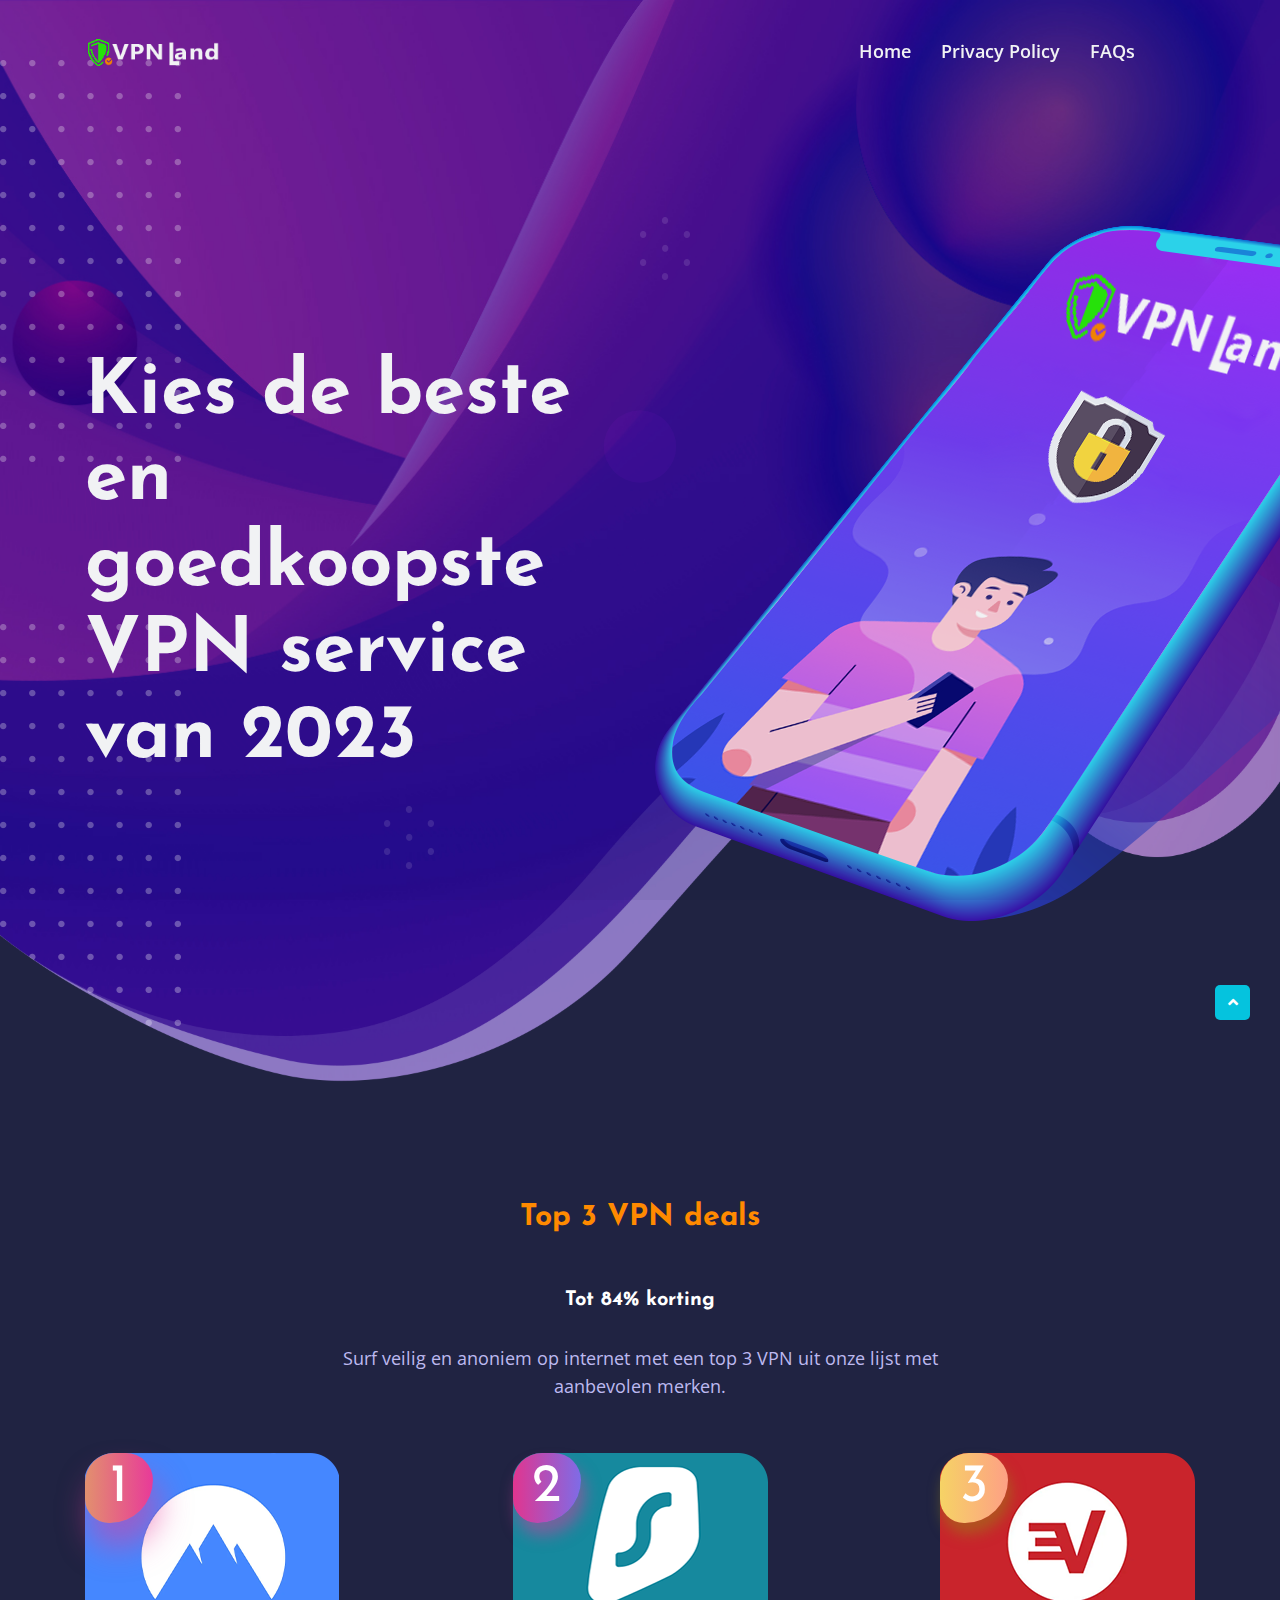
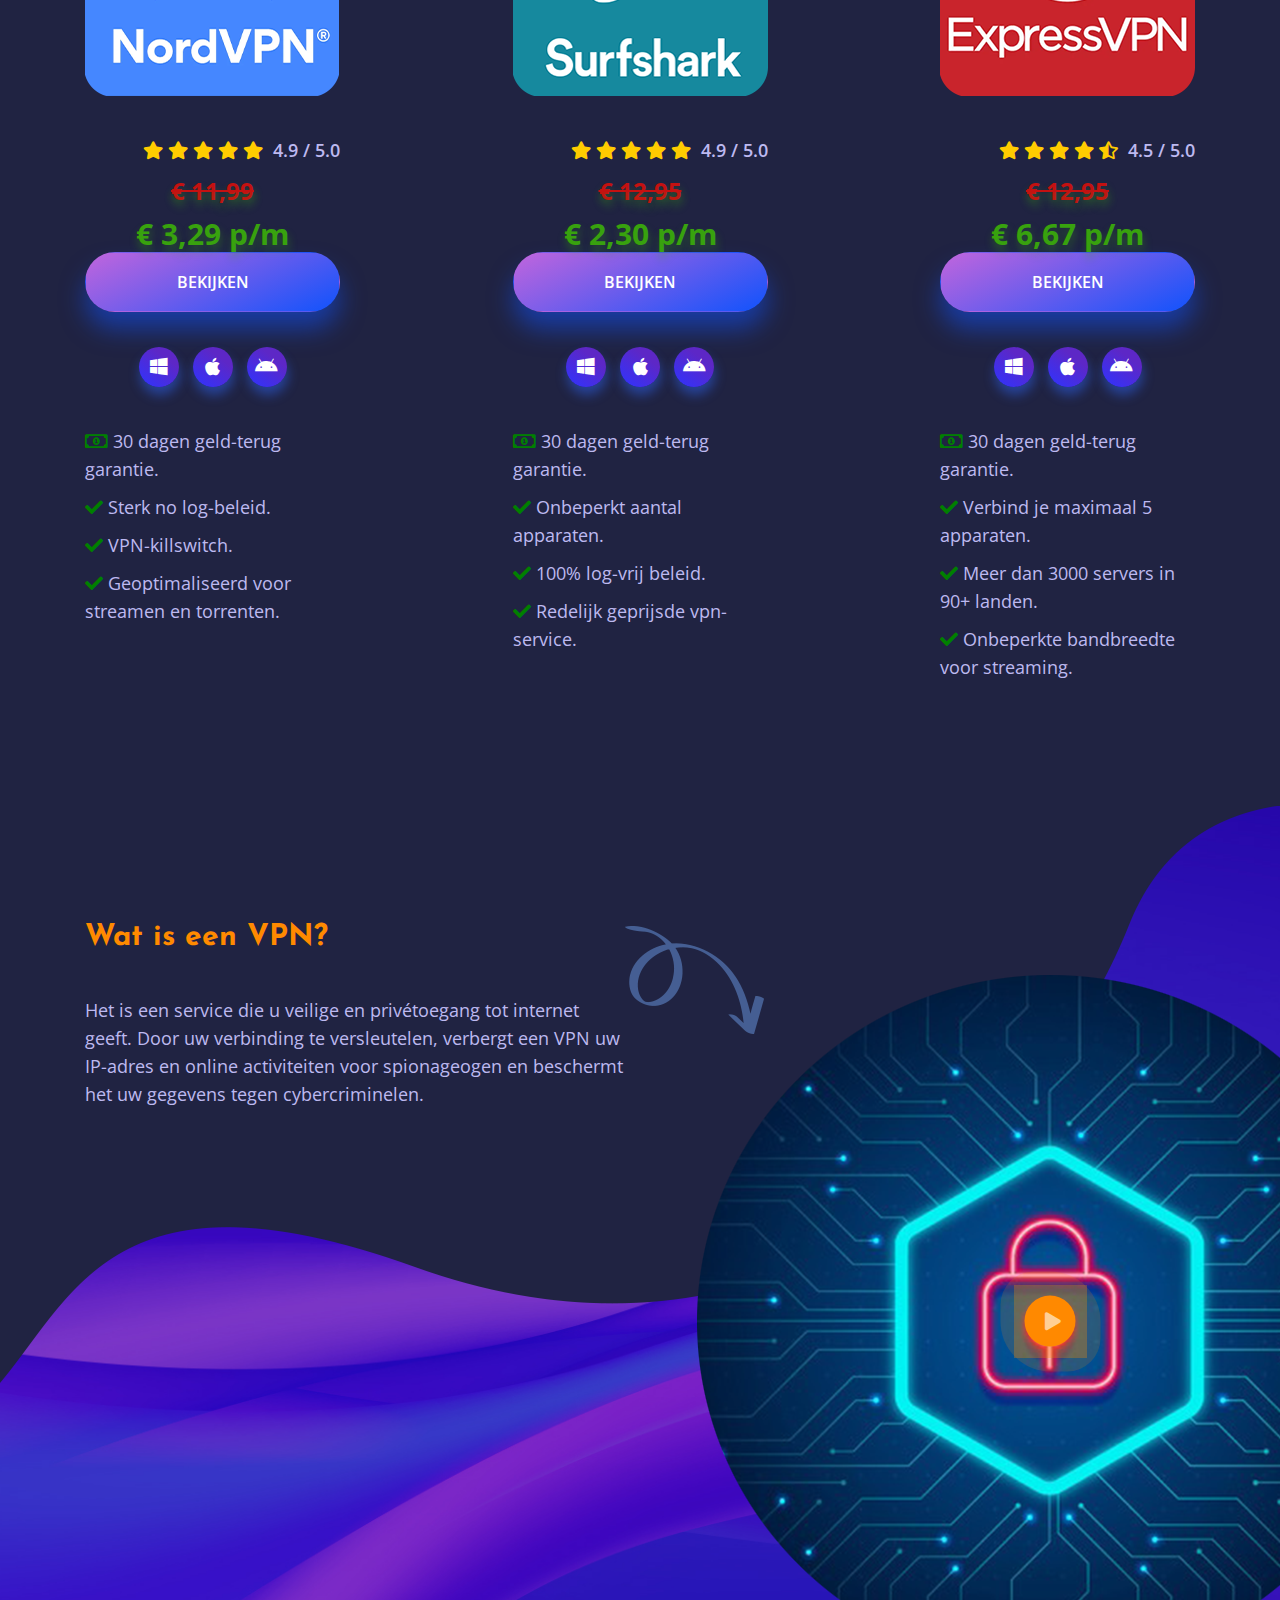
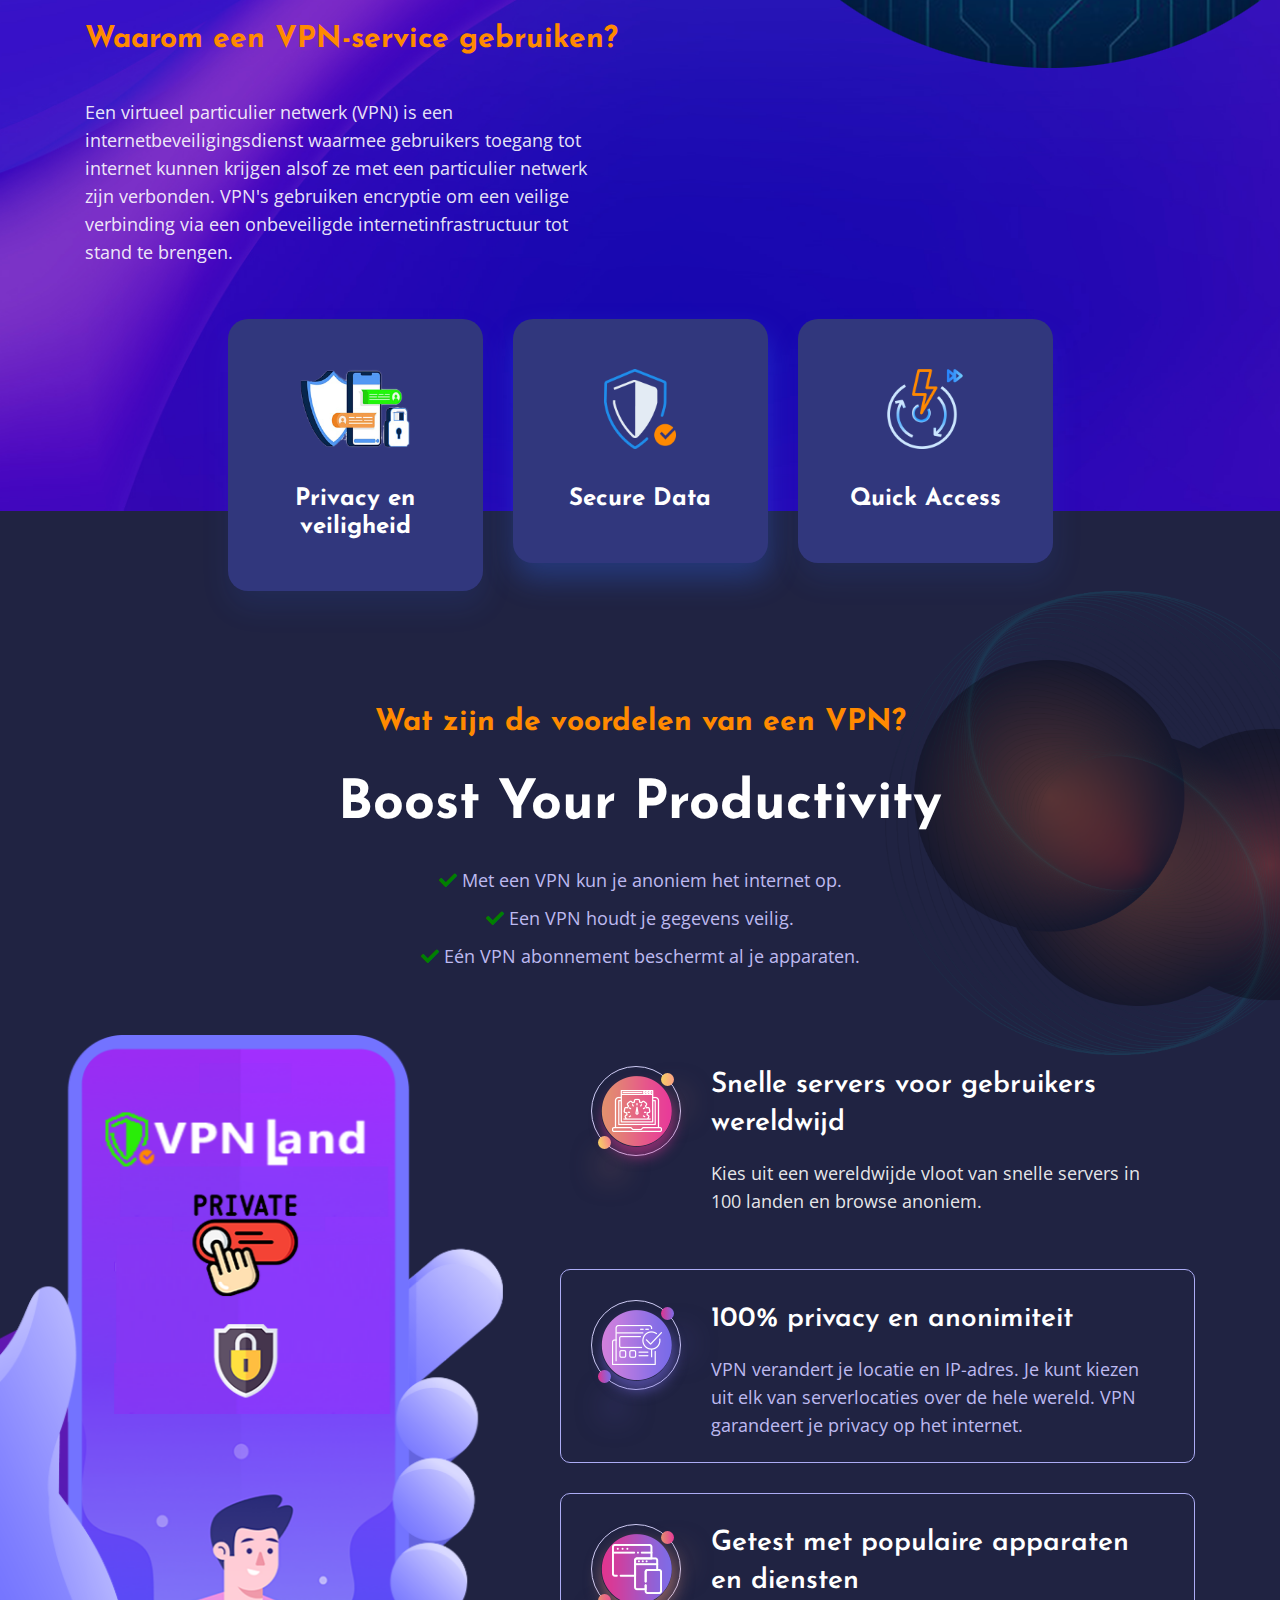
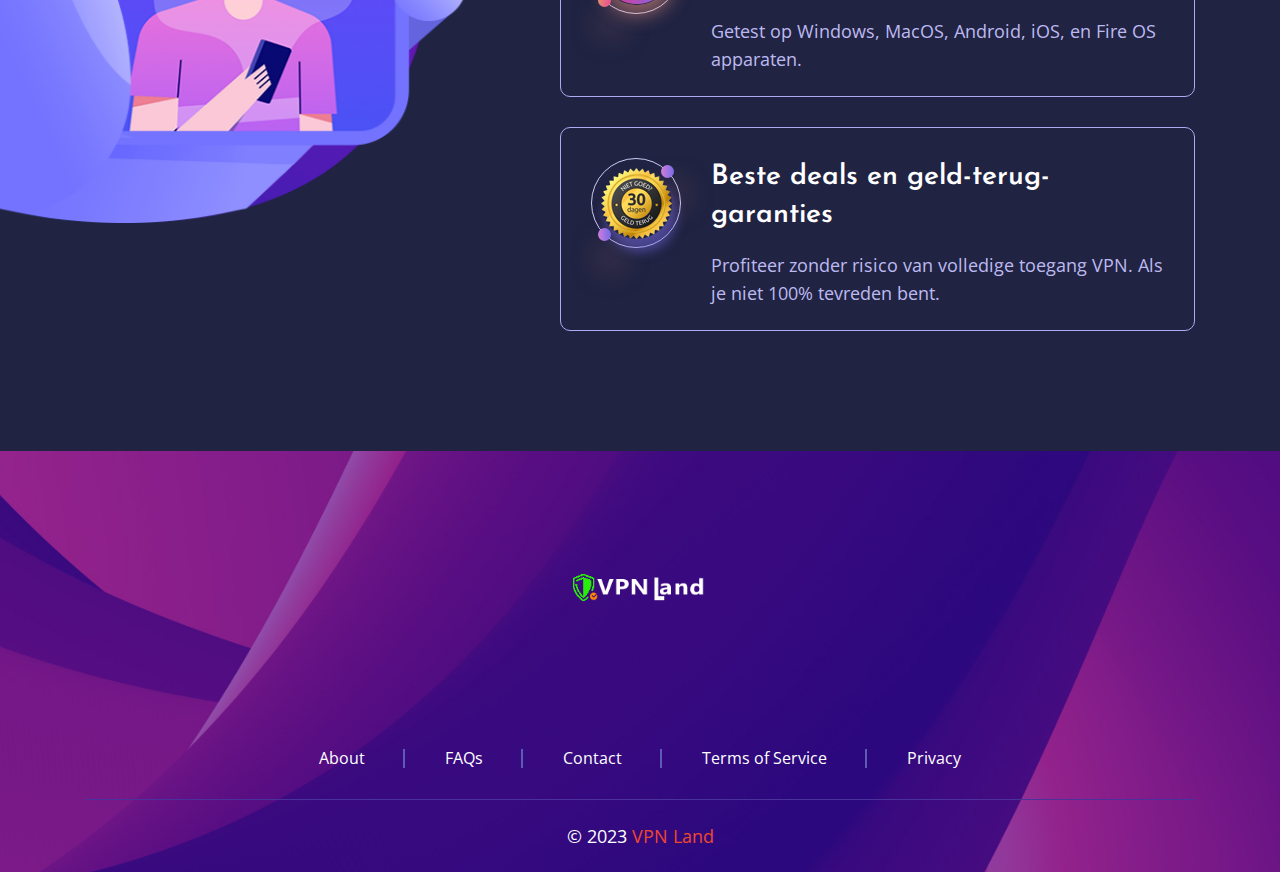
==== commit 96e8f1d8: "Update index.html" ====
--- a/index.html
+++ b/index.html
@@ -19,6 +19,11 @@
     <link rel="stylesheet" href="assets/css/minified.css">
 
     <link rel="shortcut icon" href="assets/images/favicon.png" type="image/x-icon">
+	<meta name="description" content="Wat is beste en goedkoopste VPN? Een VPN is een beveiligde verbinding tussen jou en het internet. Met een VPN ben je 100% veilig en anoniem.">
+    <meta name="keywords" content="vpn, beste vpn, vpn nederland, vpn verbinding, best free vpn, wat is vpn, nord vpn, proton vpn, express vpn, cyberghost vpn">
+<meta property="og:title" content="Kies de beste en goedkoopste VPN service van 2023" />
+<meta property="og:description" content="Een VPN is een beveiligde verbinding tussen jou en het internet. Met een VPN ben je 100% veilig en anoniem." />
+<meta property="og:image" content="https://vpnland.nl/assets/images/feature/am-fea1.png" />
 </head>
 
 <body>
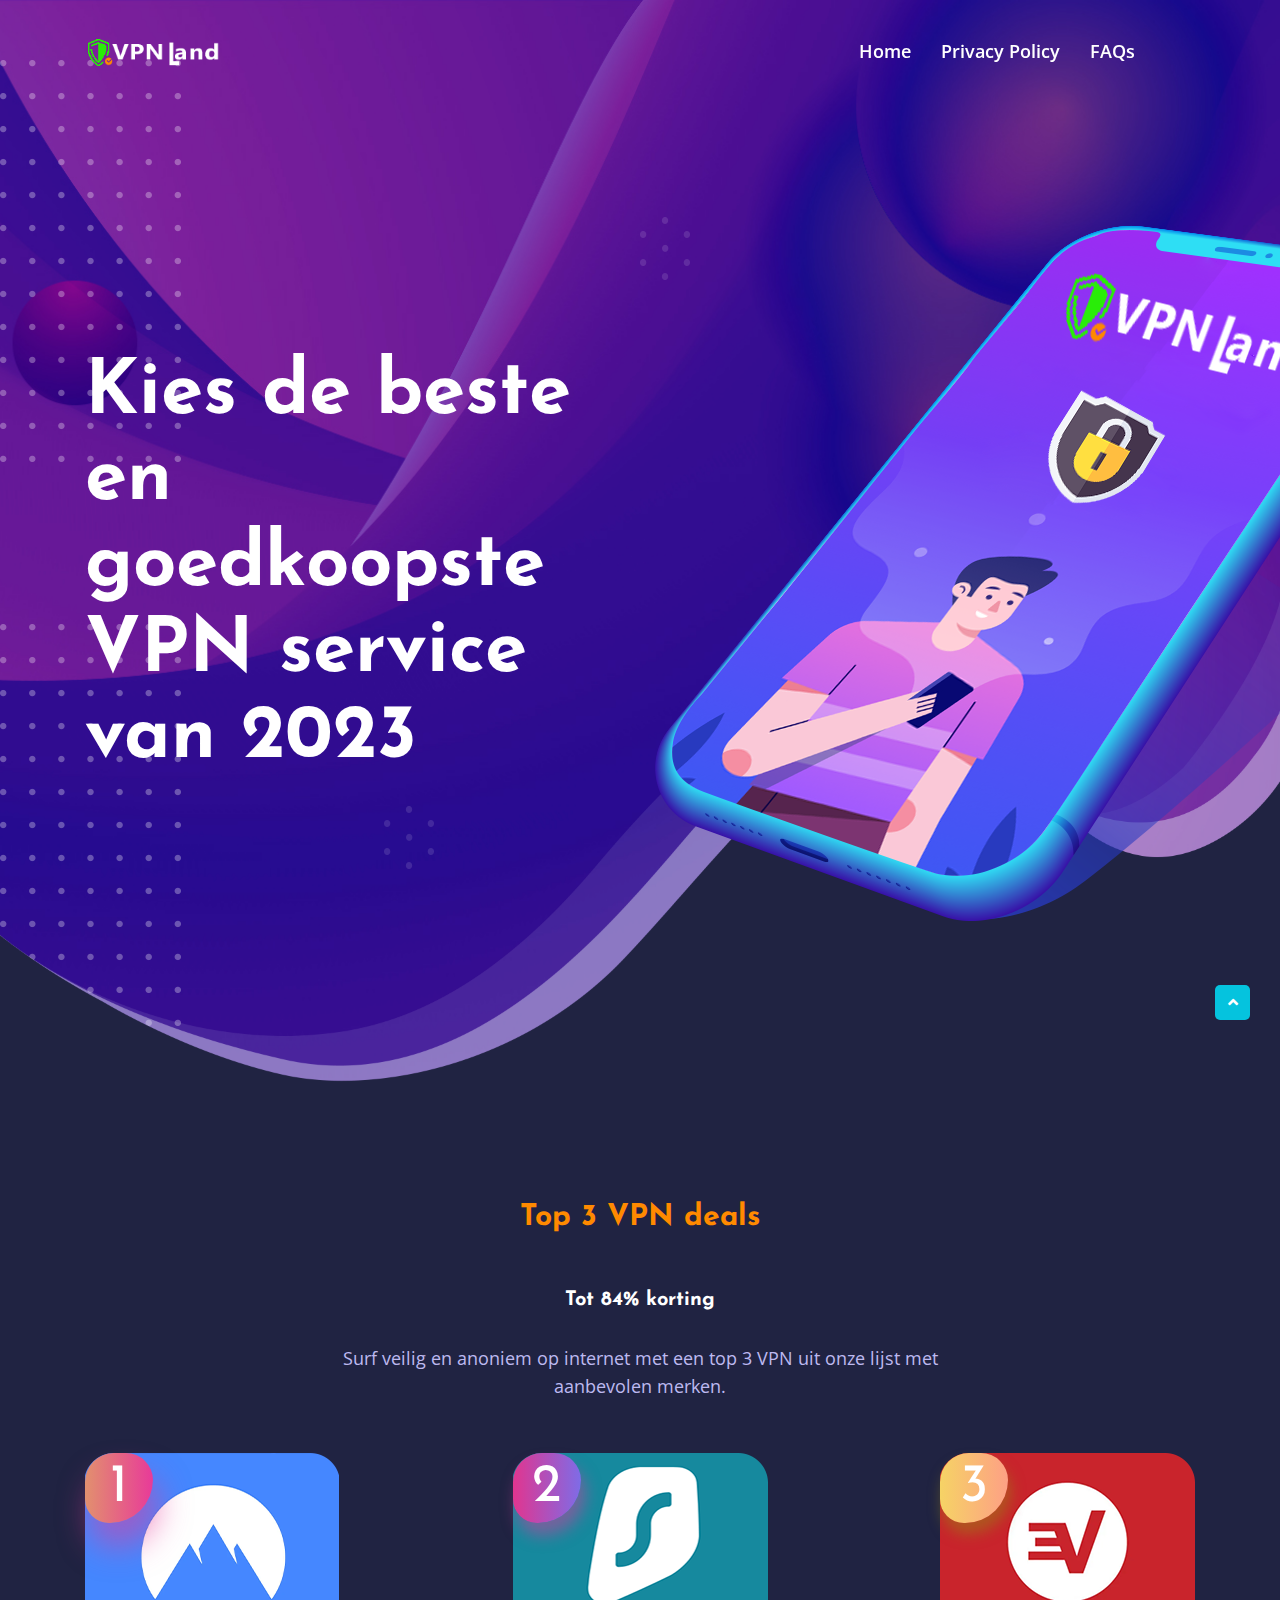
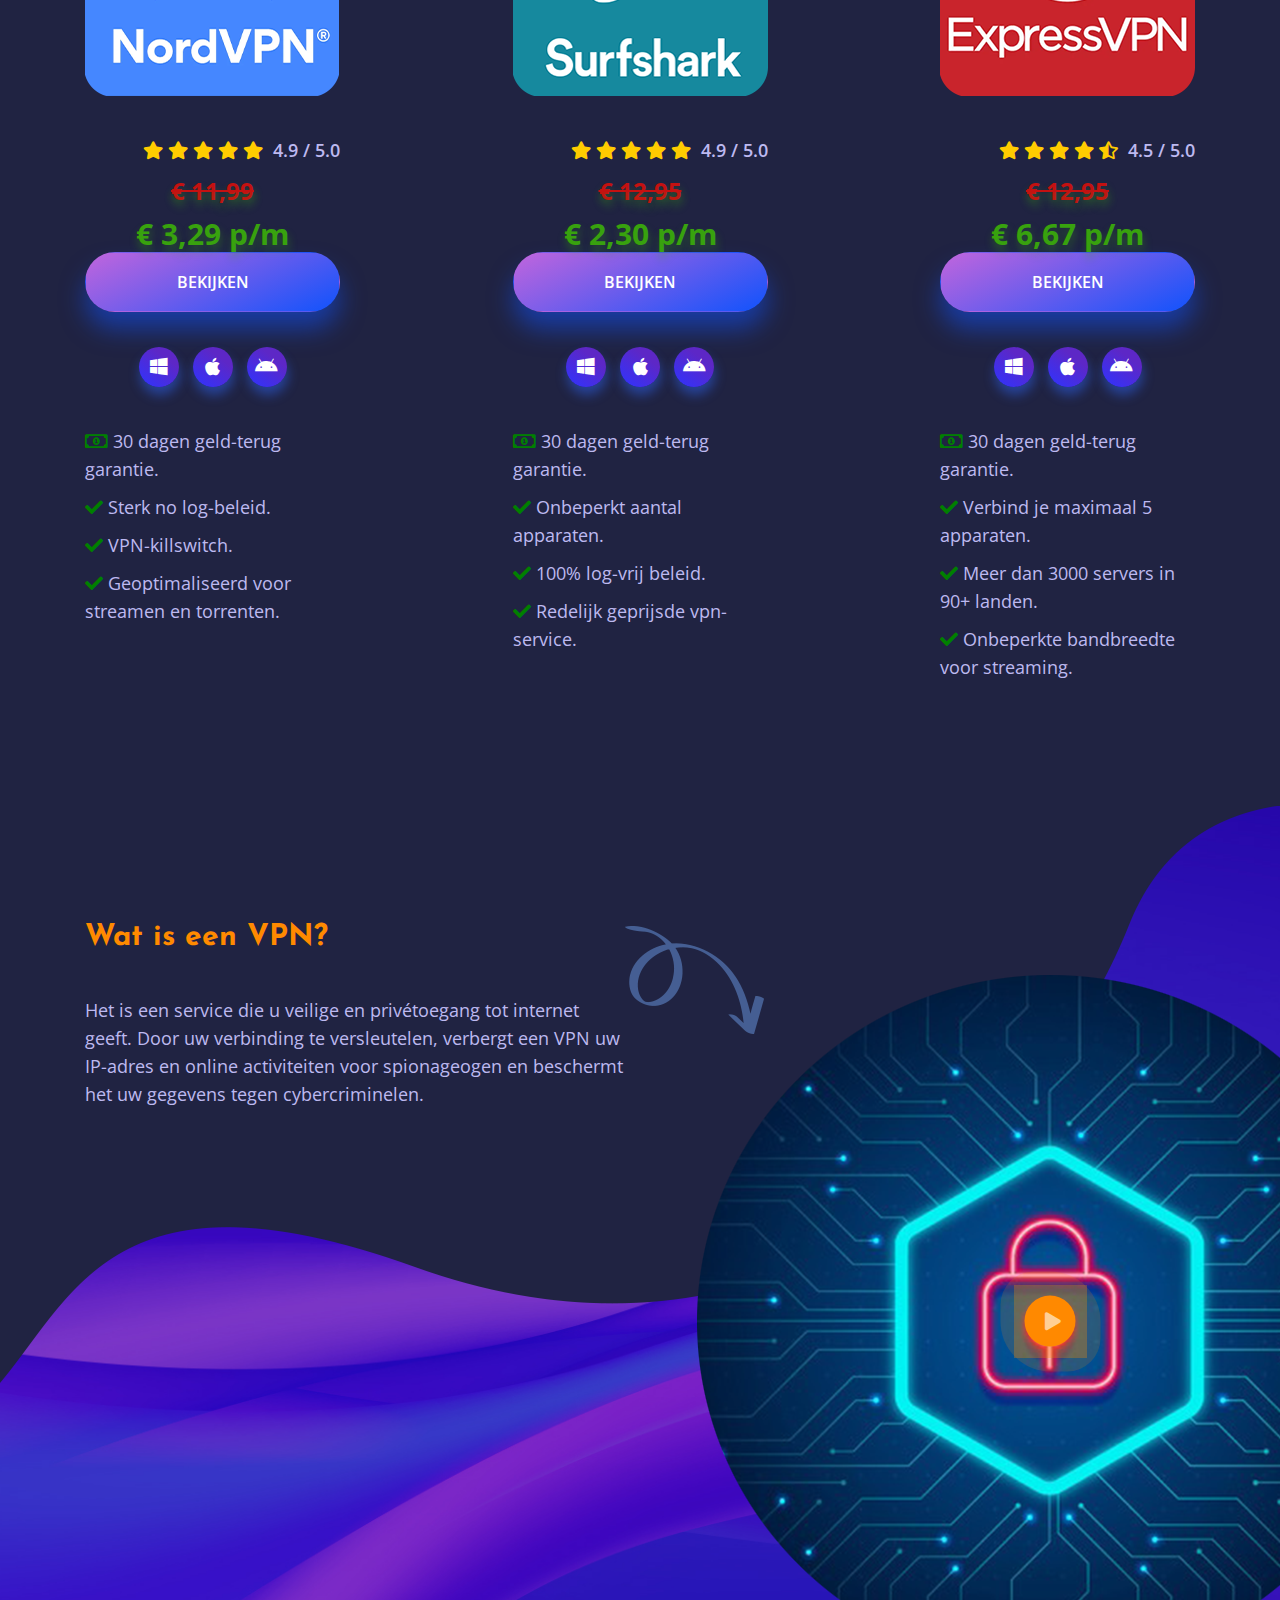
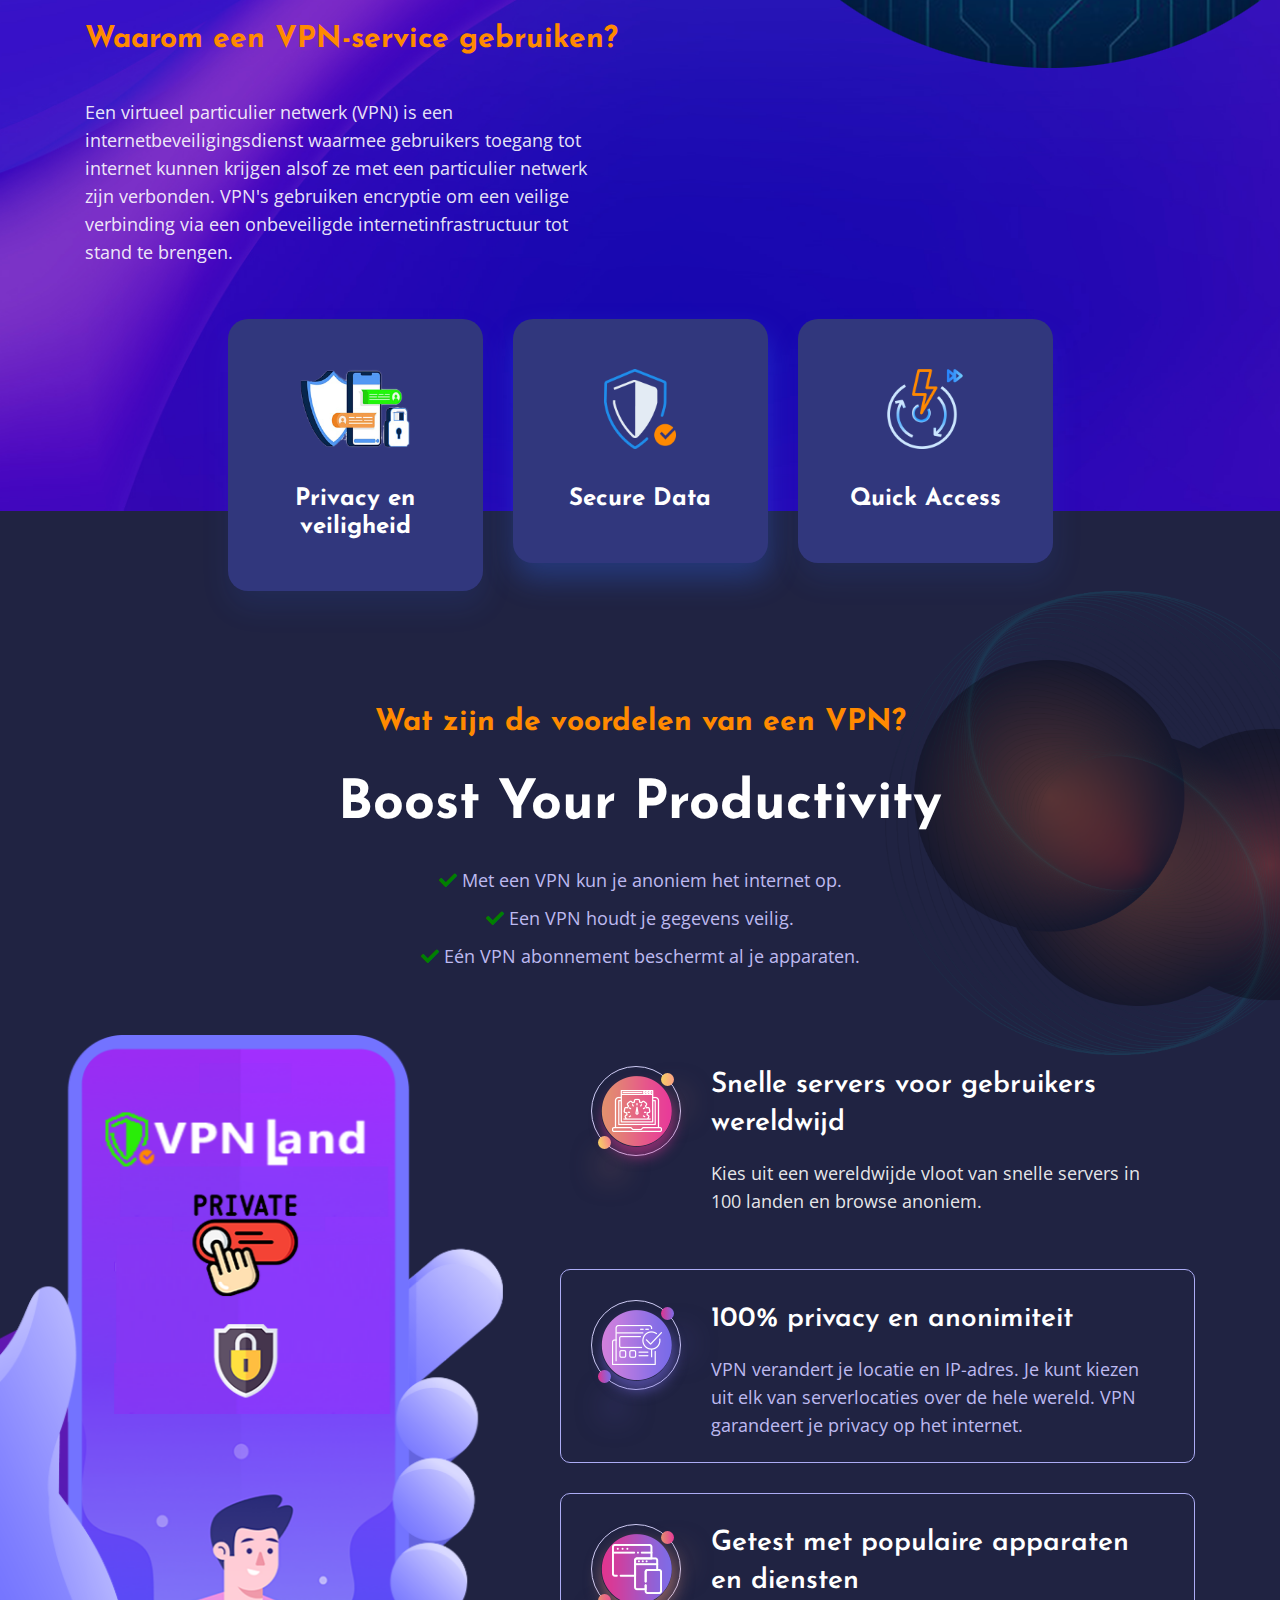
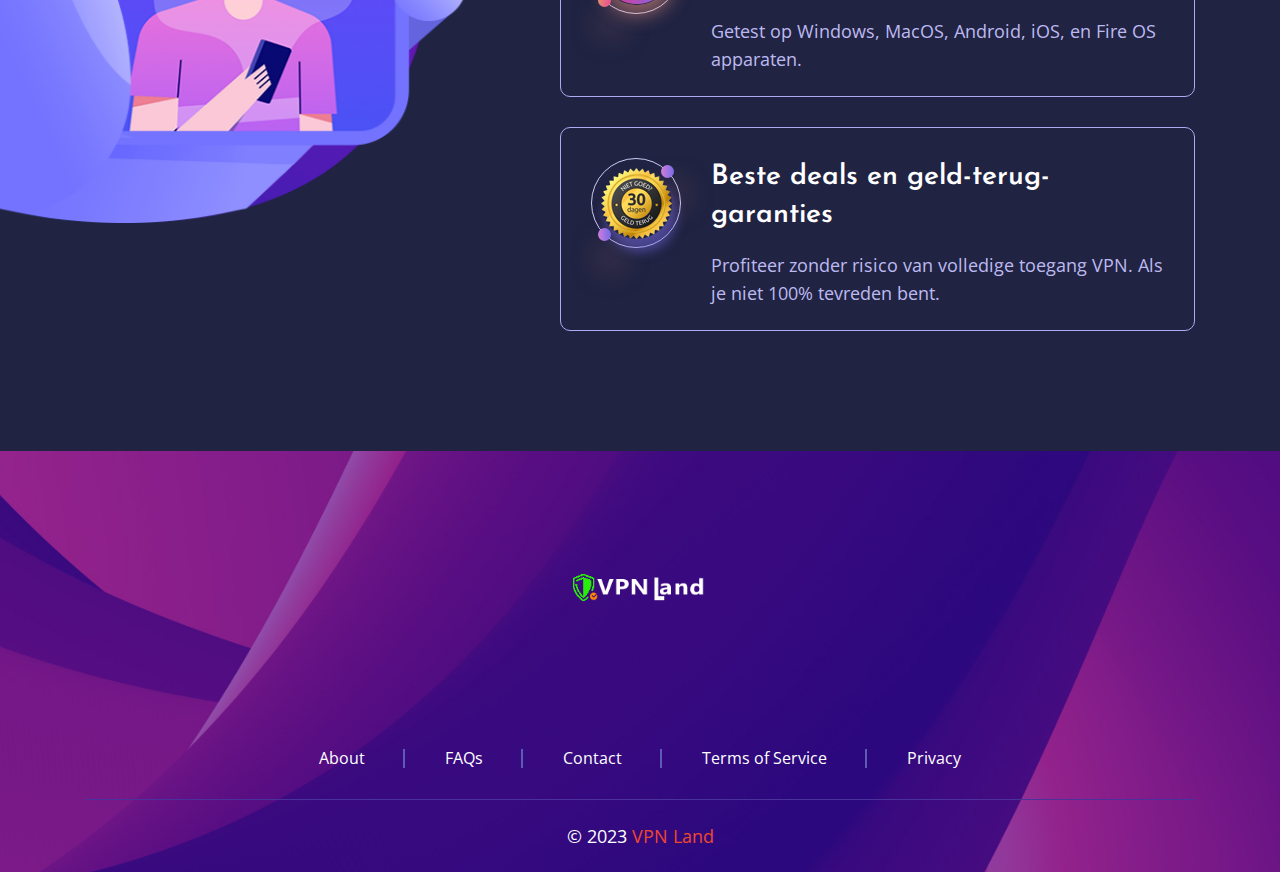
==== commit 6370c430: "Update index.html" ====
--- a/index.html
+++ b/index.html
@@ -24,6 +24,7 @@
 <meta property="og:title" content="Kies de beste en goedkoopste VPN service van 2023" />
 <meta property="og:description" content="Een VPN is een beveiligde verbinding tussen jou en het internet. Met een VPN ben je 100% veilig en anoniem." />
 <meta property="og:image" content="https://vpnland.nl/assets/images/feature/am-fea1.png" />
+<meta property="og:type" content="website">
 </head>
 
 <body>
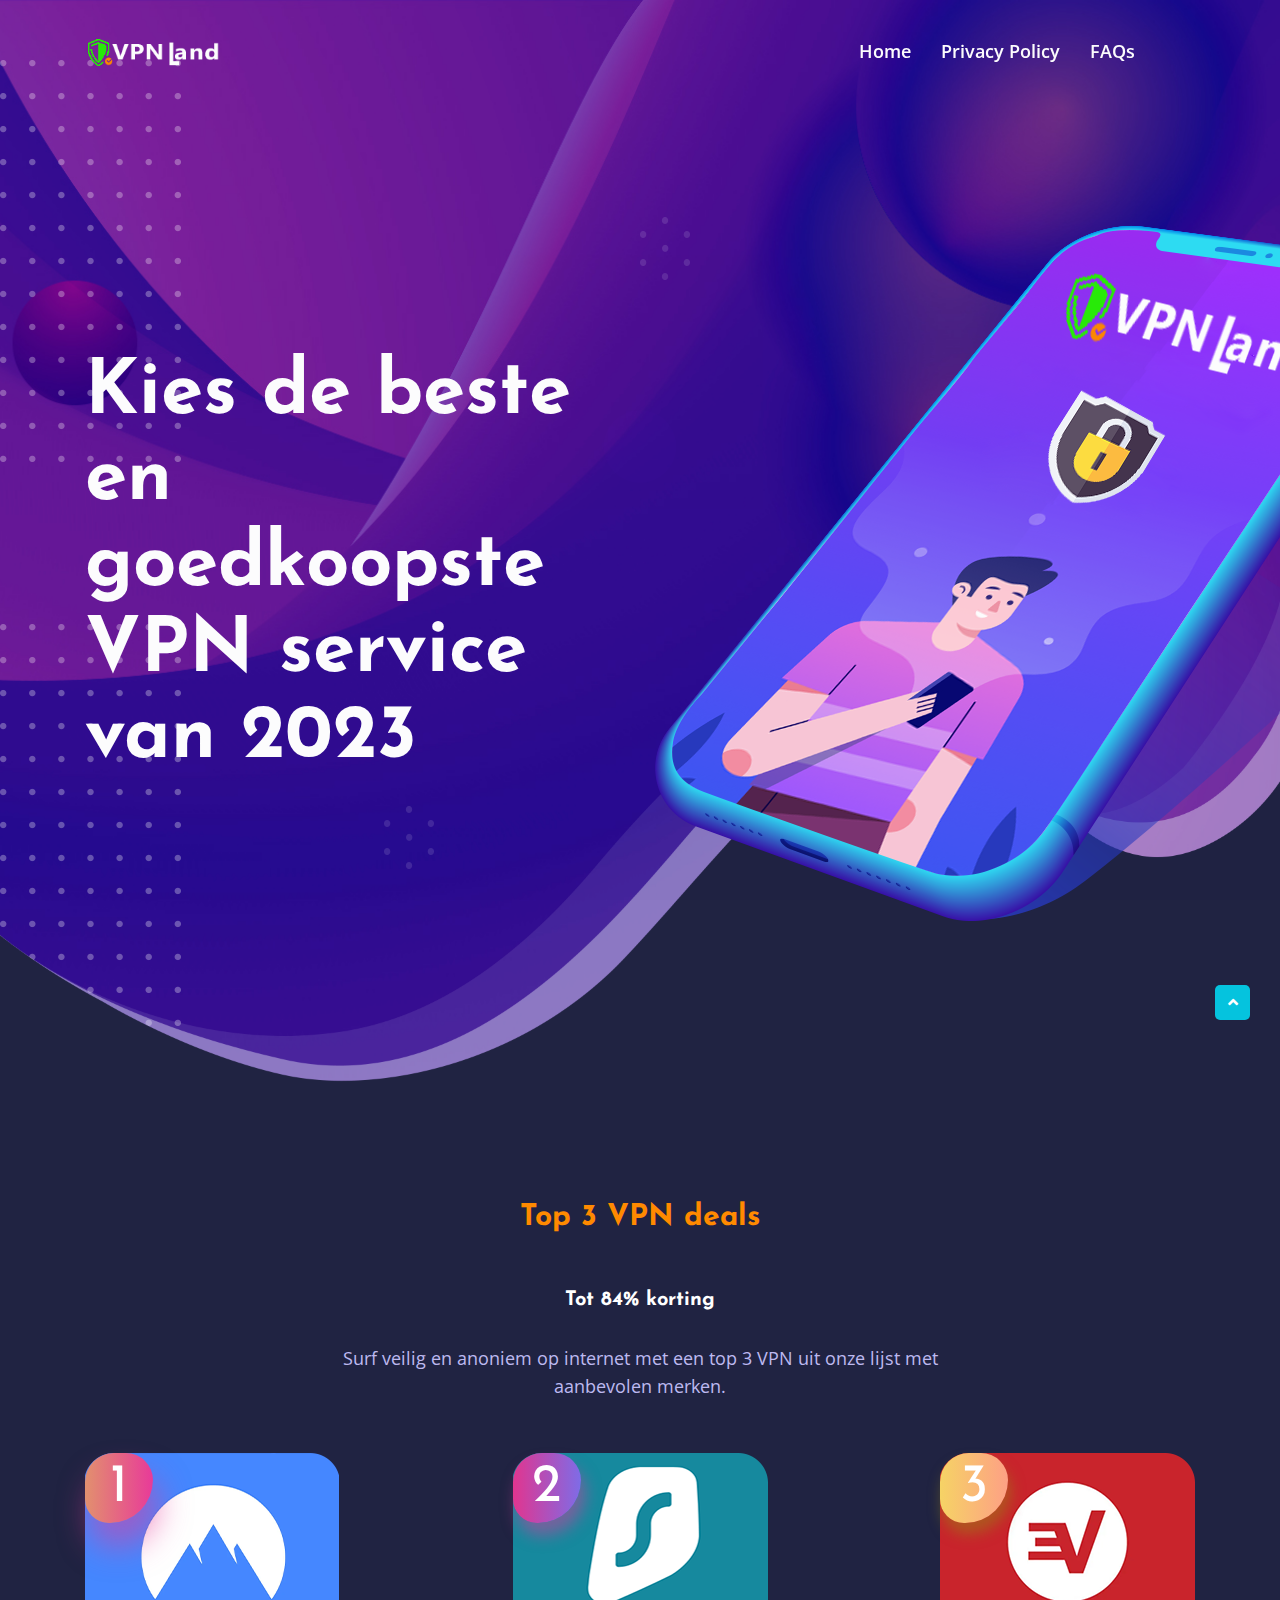
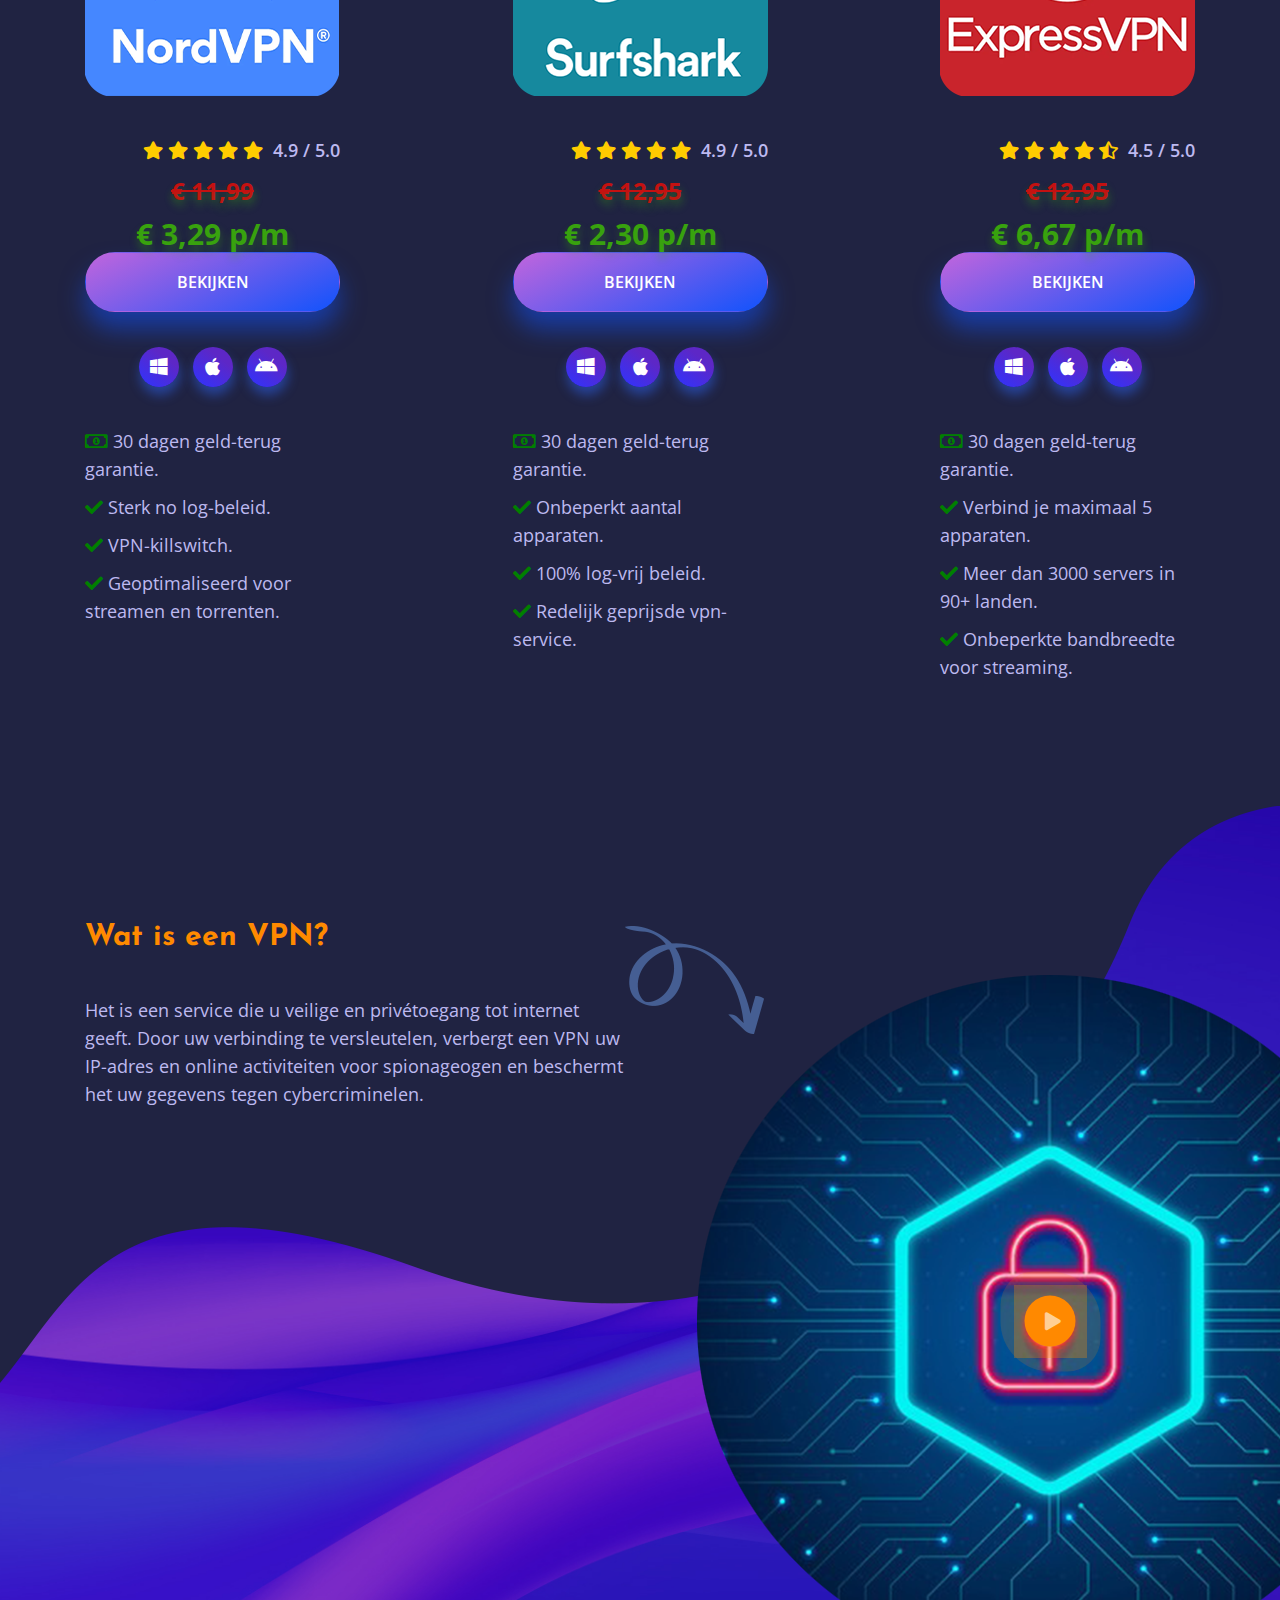
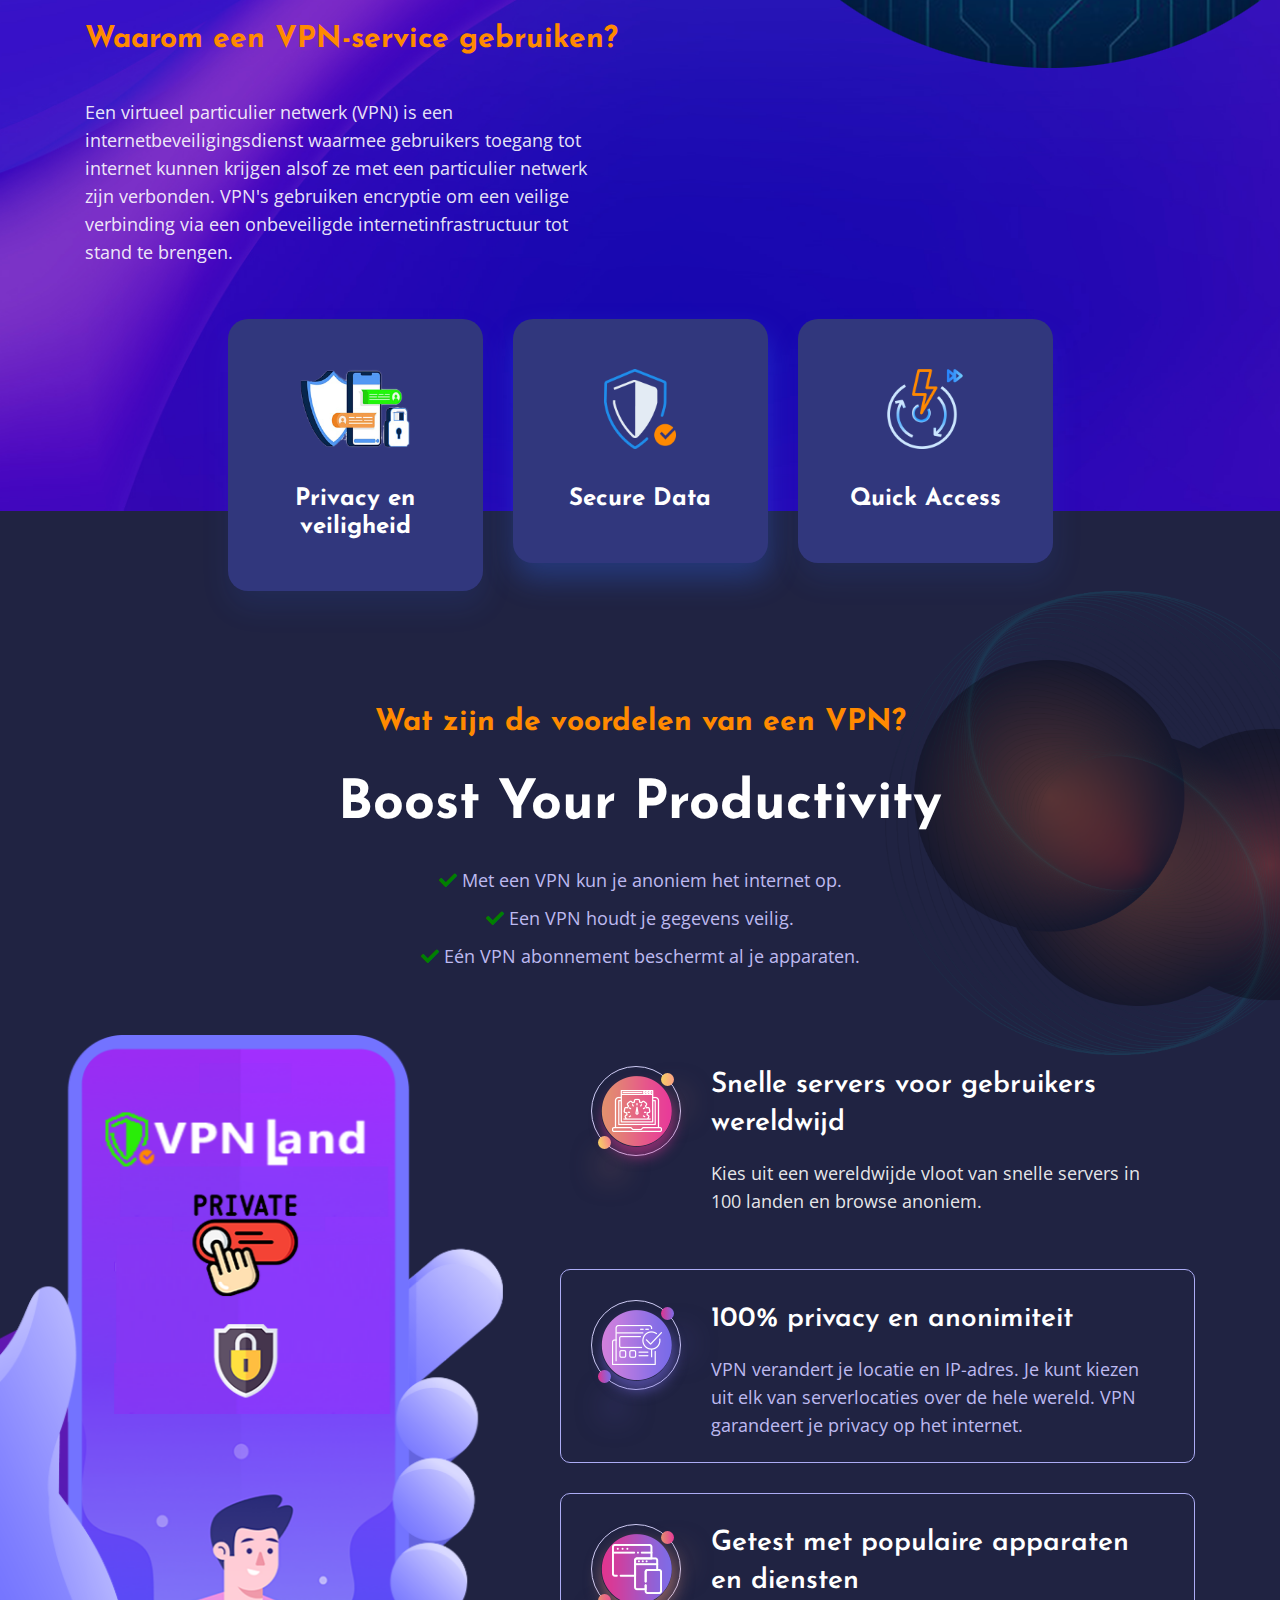
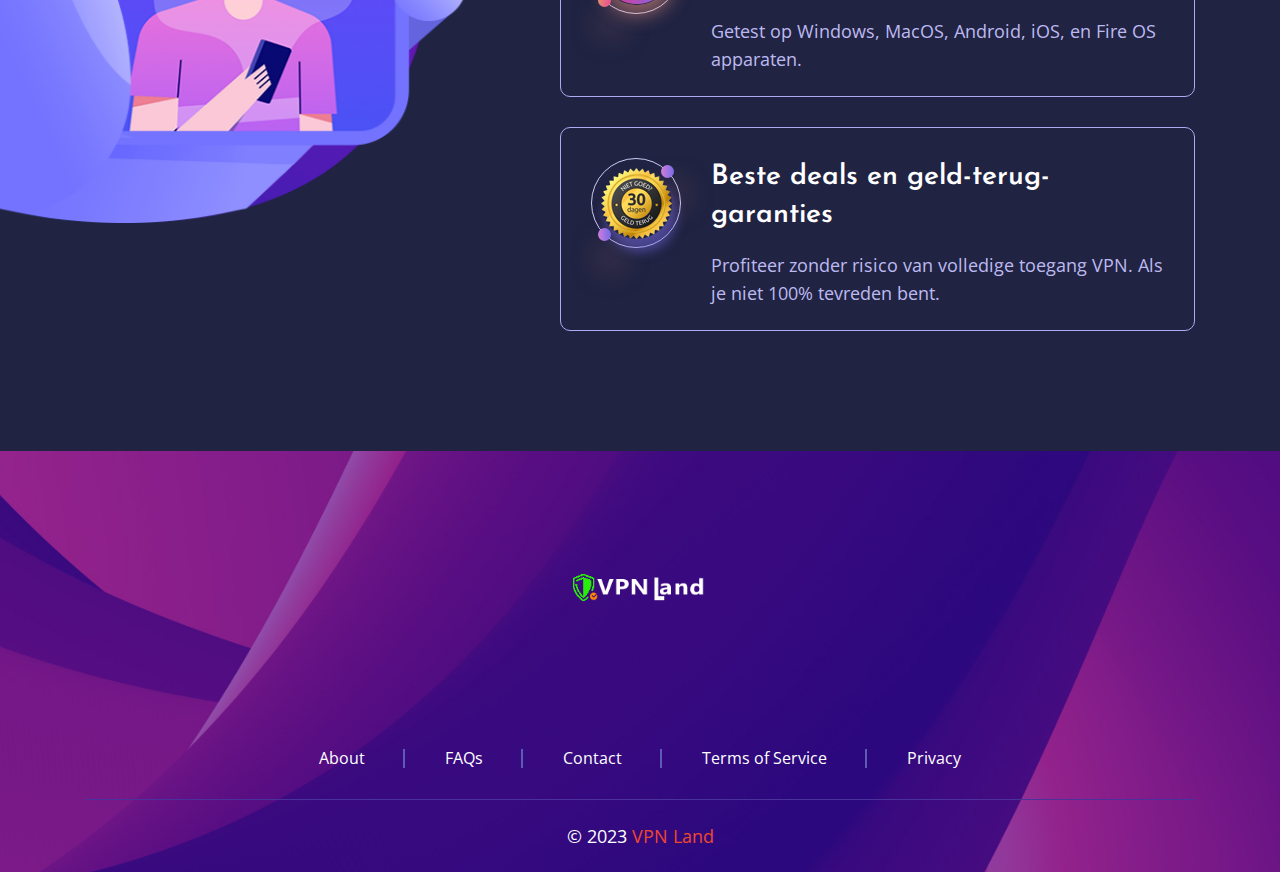
==== commit c7ac1942: "Update index.html" ====
--- a/index.html
+++ b/index.html
@@ -25,6 +25,7 @@
 <meta property="og:description" content="Een VPN is een beveiligde verbinding tussen jou en het internet. Met een VPN ben je 100% veilig en anoniem." />
 <meta property="og:image" content="https://vpnland.nl/assets/images/feature/am-fea1.png" />
 <meta property="og:type" content="website">
+<meta property="og:url" content="https://www.vpn.nl/">
 </head>
 
 <body>
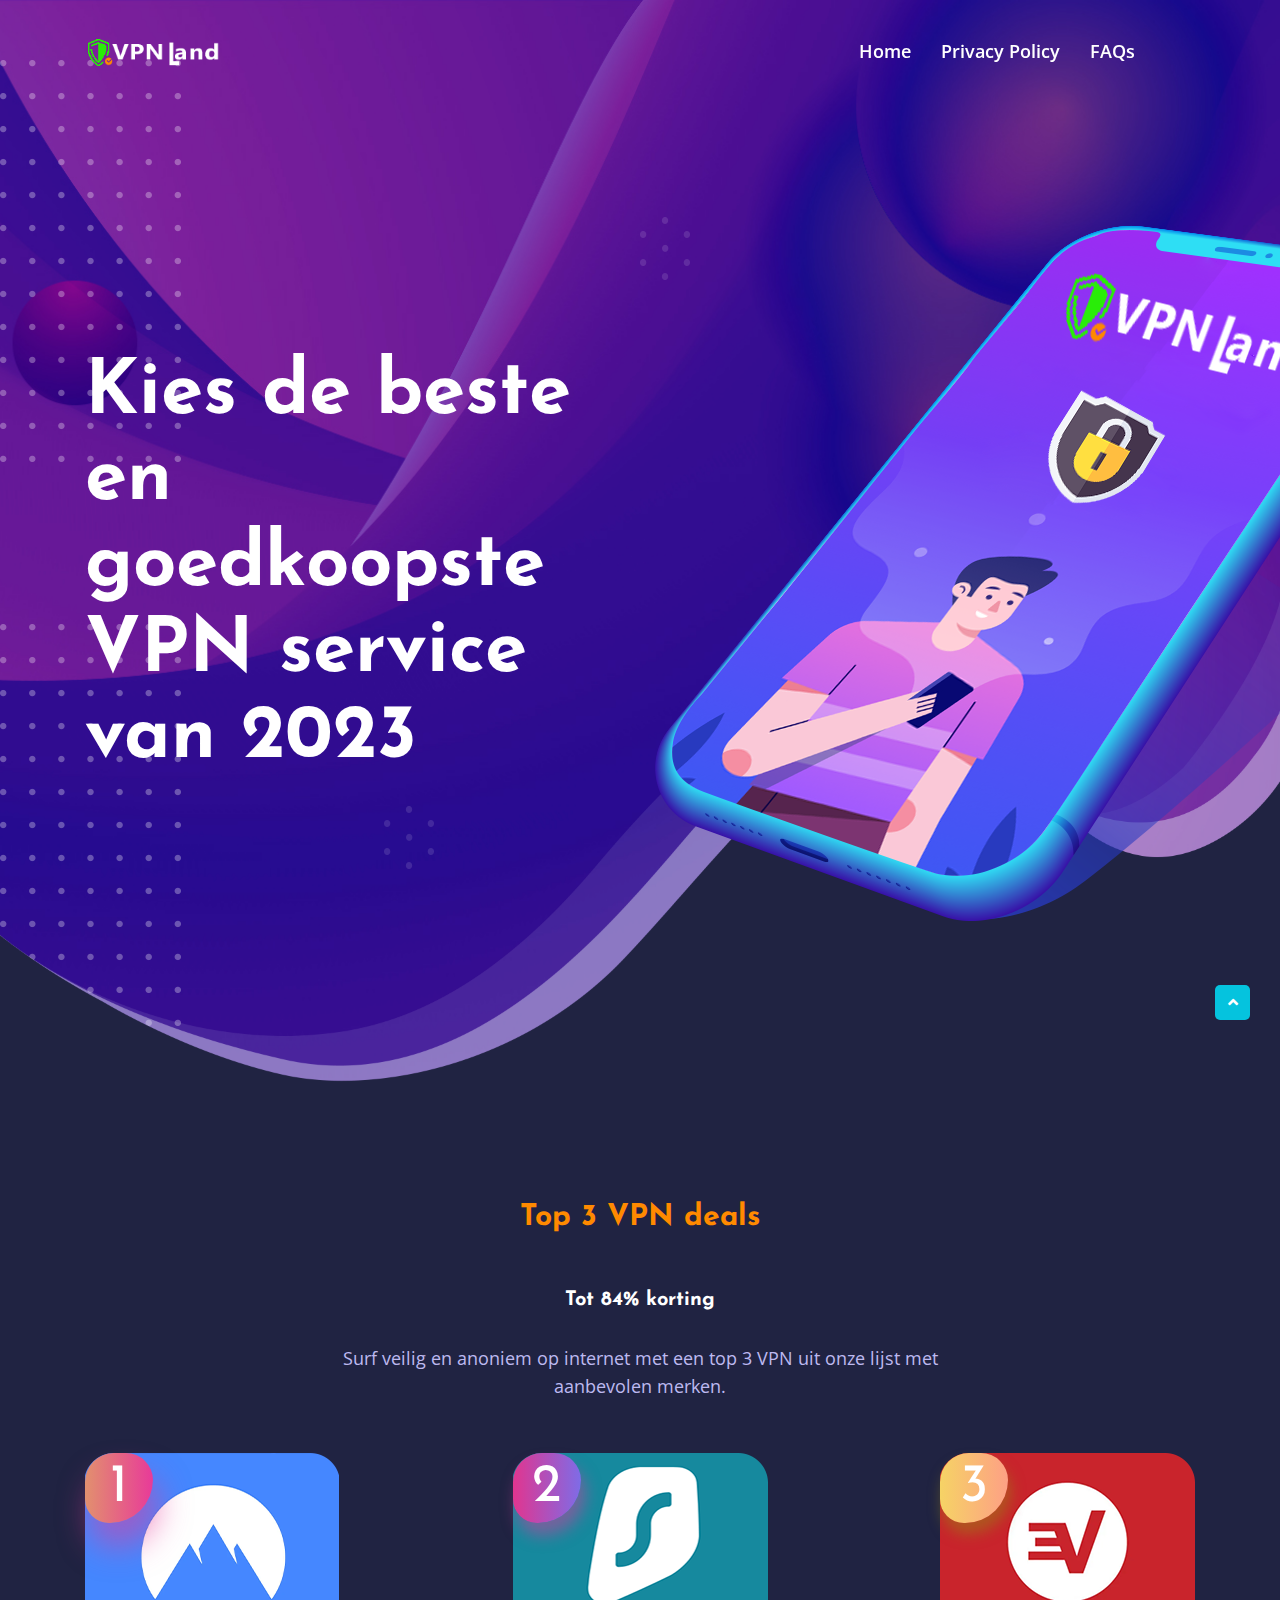
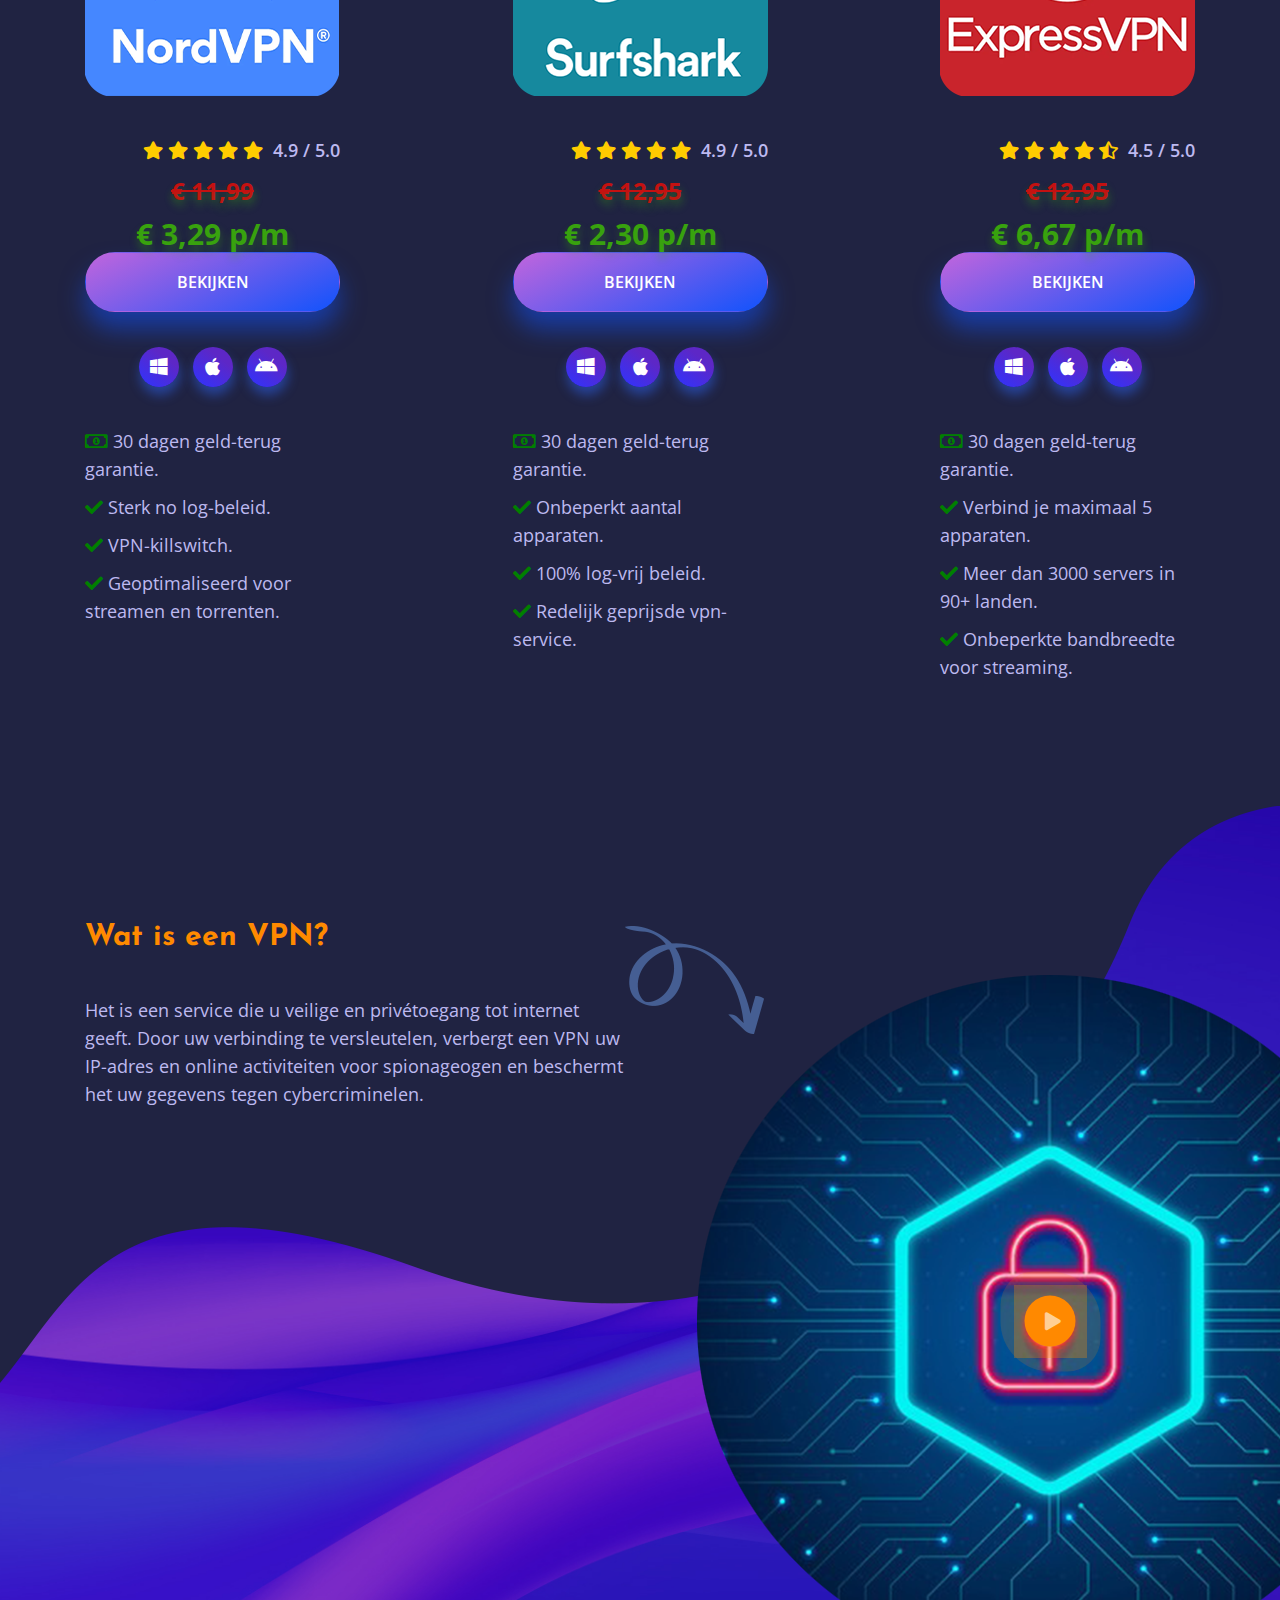
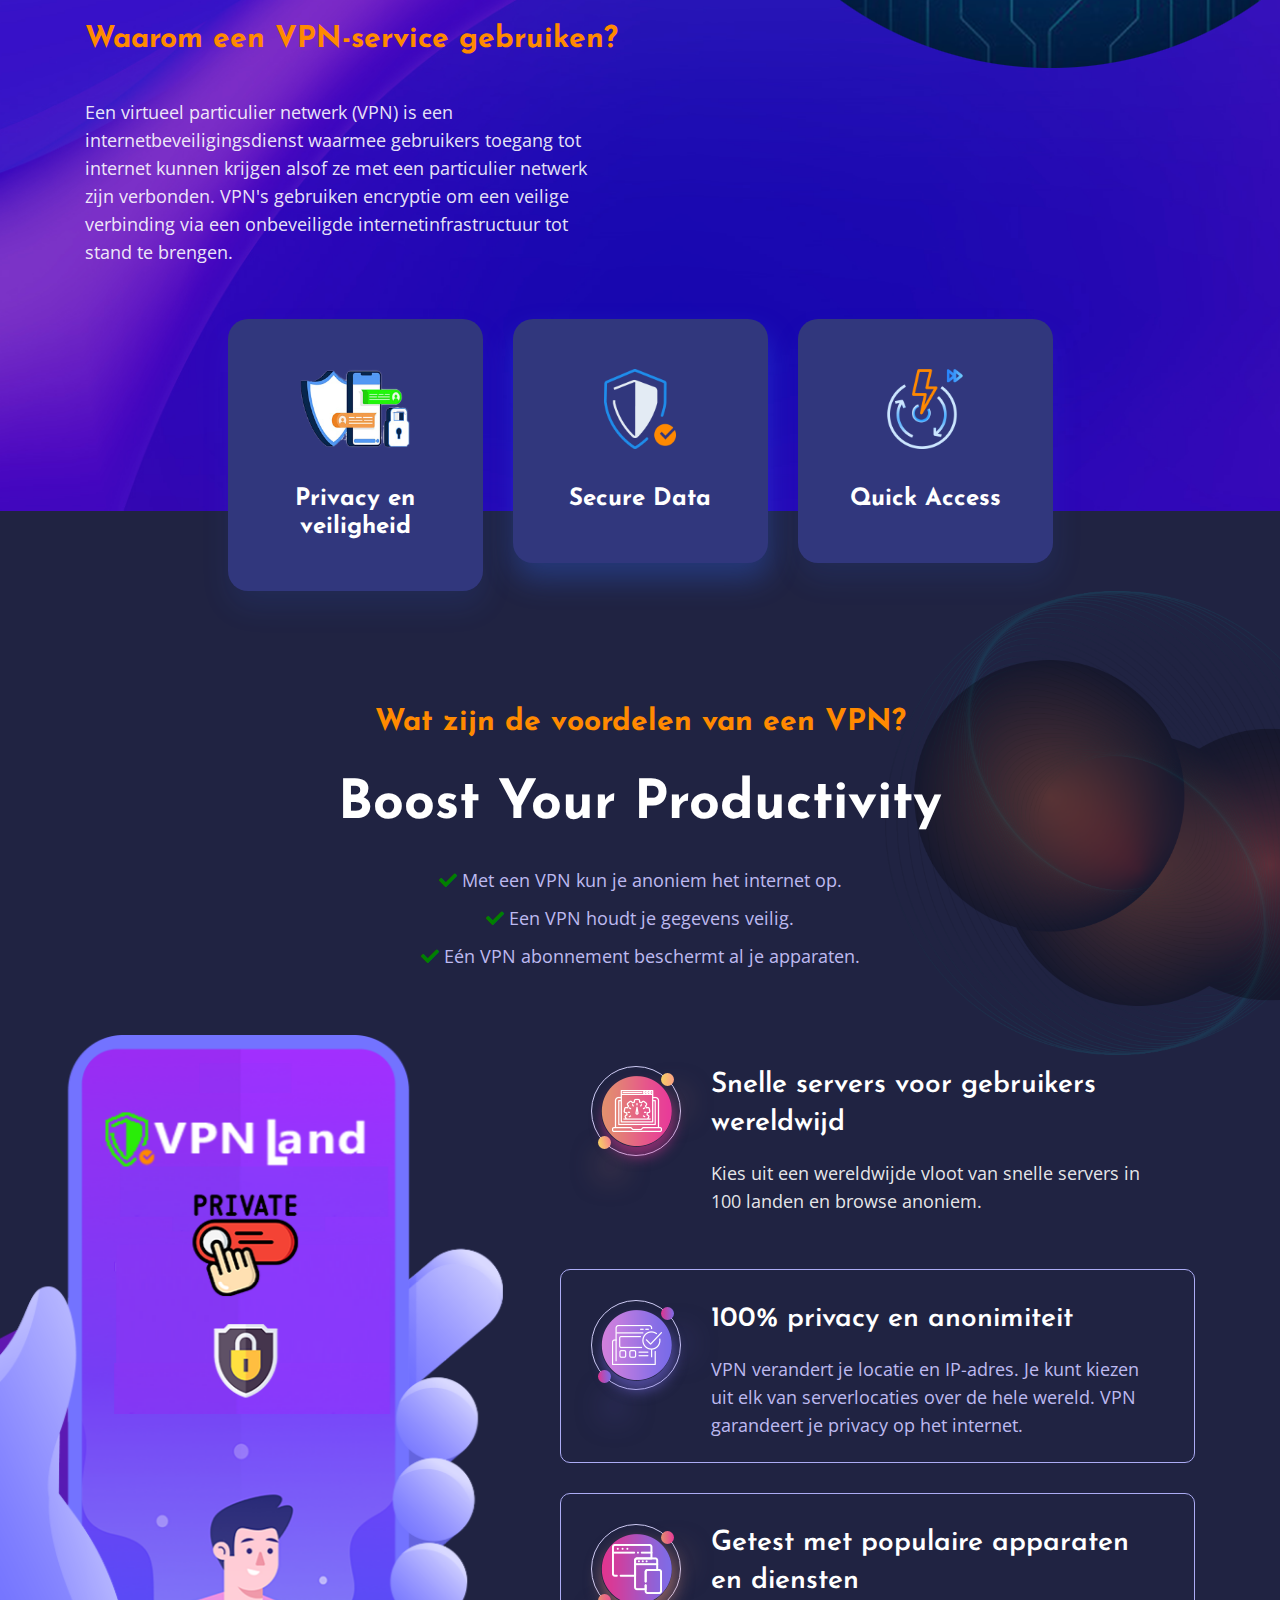
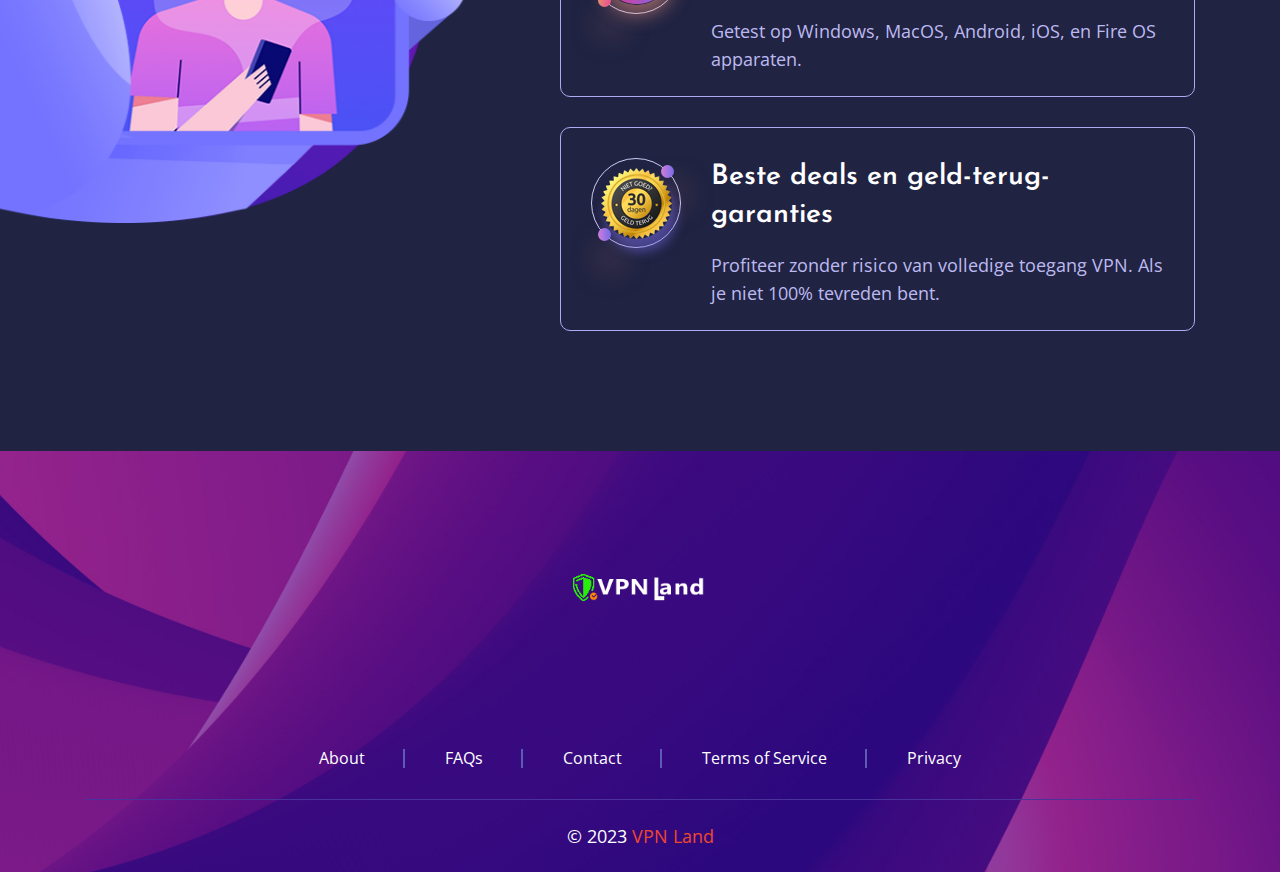
==== commit 83406712: "Update index.html" ====
--- a/index.html
+++ b/index.html
@@ -25,7 +25,7 @@
 <meta property="og:description" content="Een VPN is een beveiligde verbinding tussen jou en het internet. Met een VPN ben je 100% veilig en anoniem." />
 <meta property="og:image" content="https://vpnland.nl/assets/images/feature/am-fea1.png" />
 <meta property="og:type" content="website">
-<meta property="og:url" content="https://www.vpn.nl/">
+<meta property="og:url" content="https://vpnland.nl/">
 </head>
 
 <body>
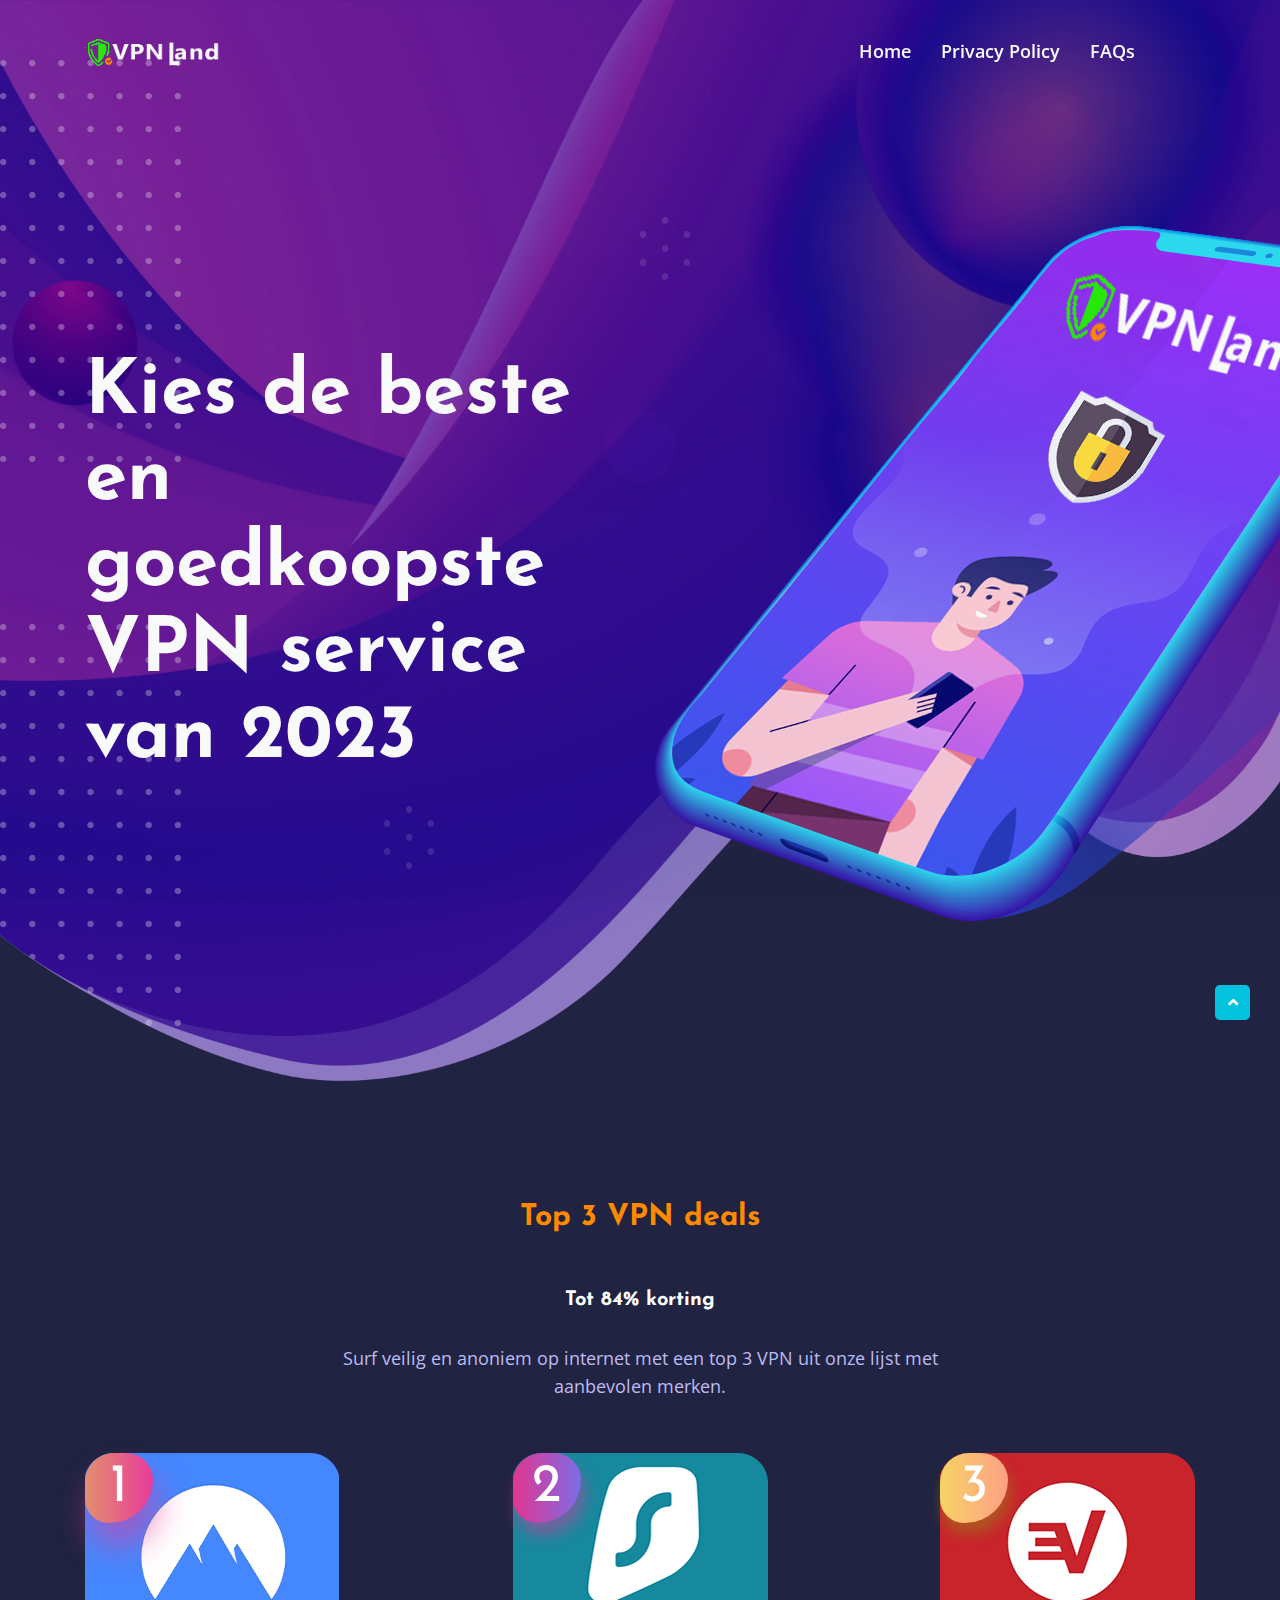
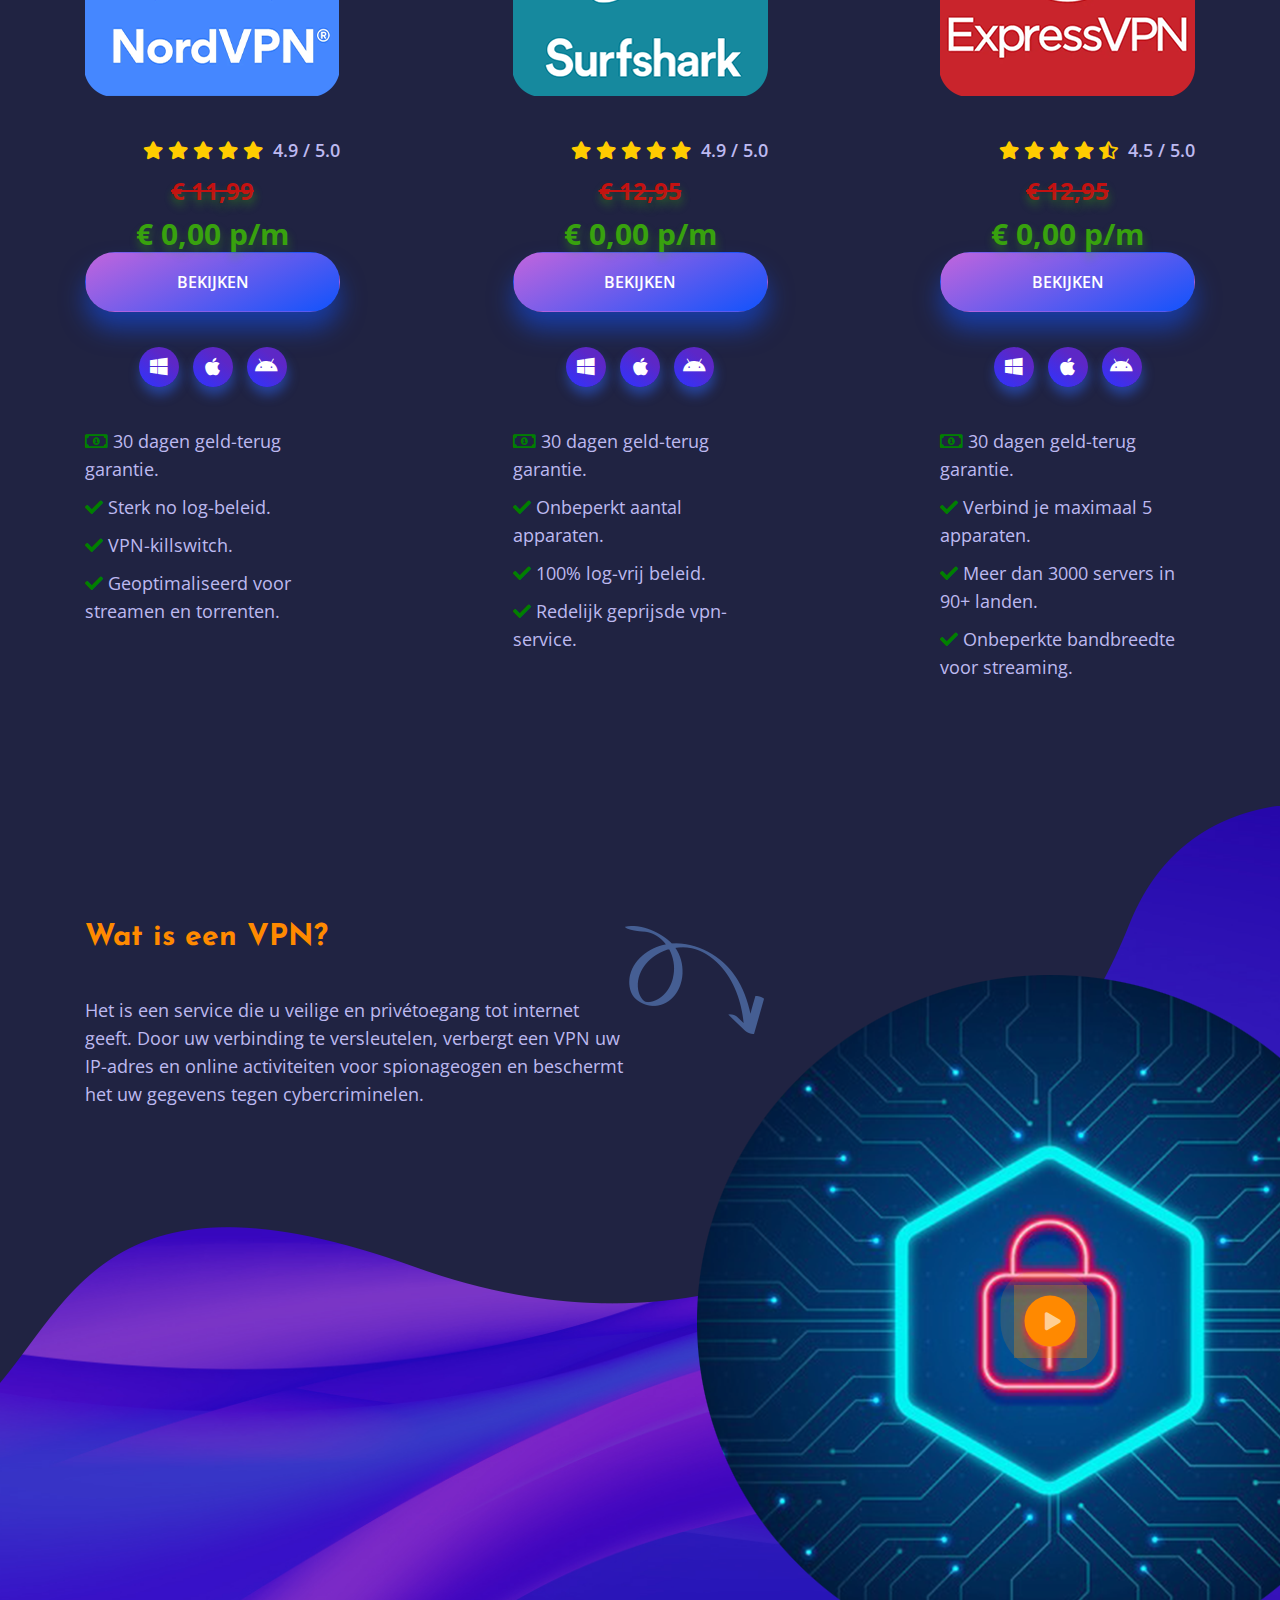
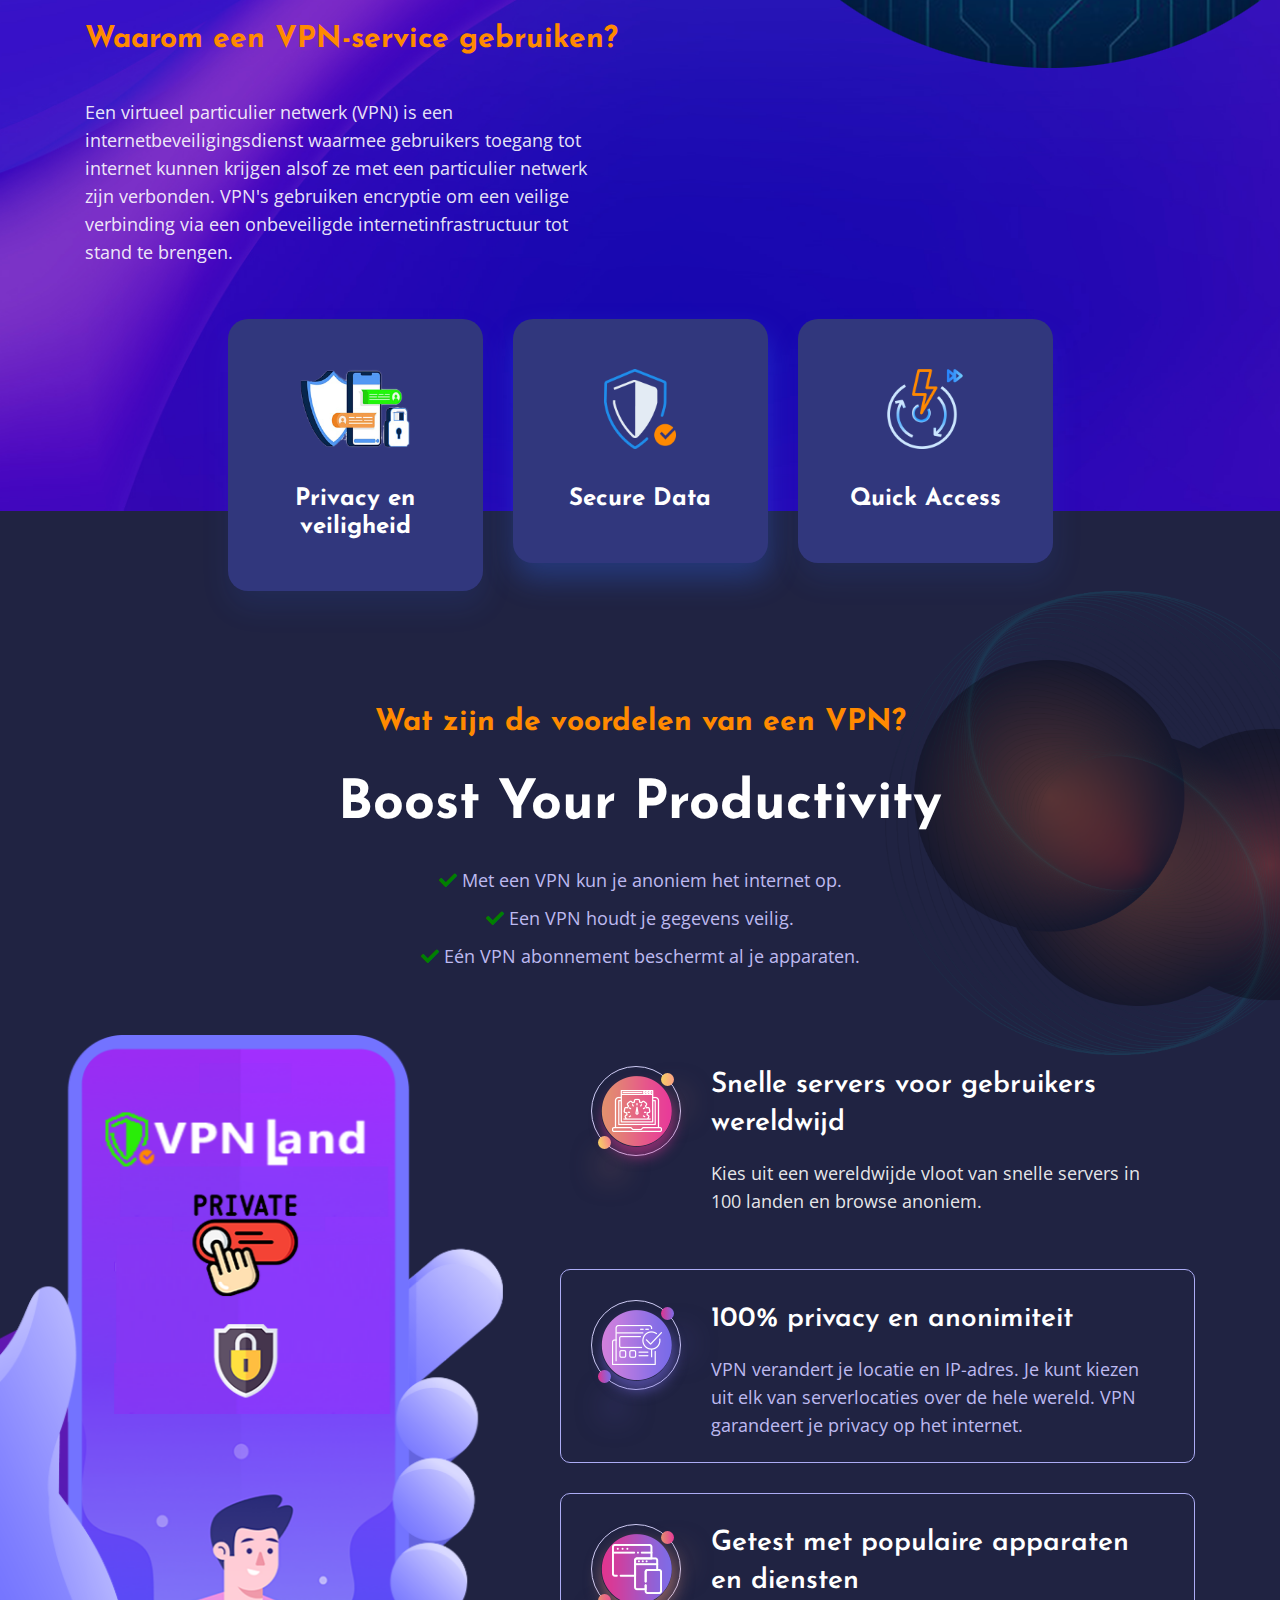
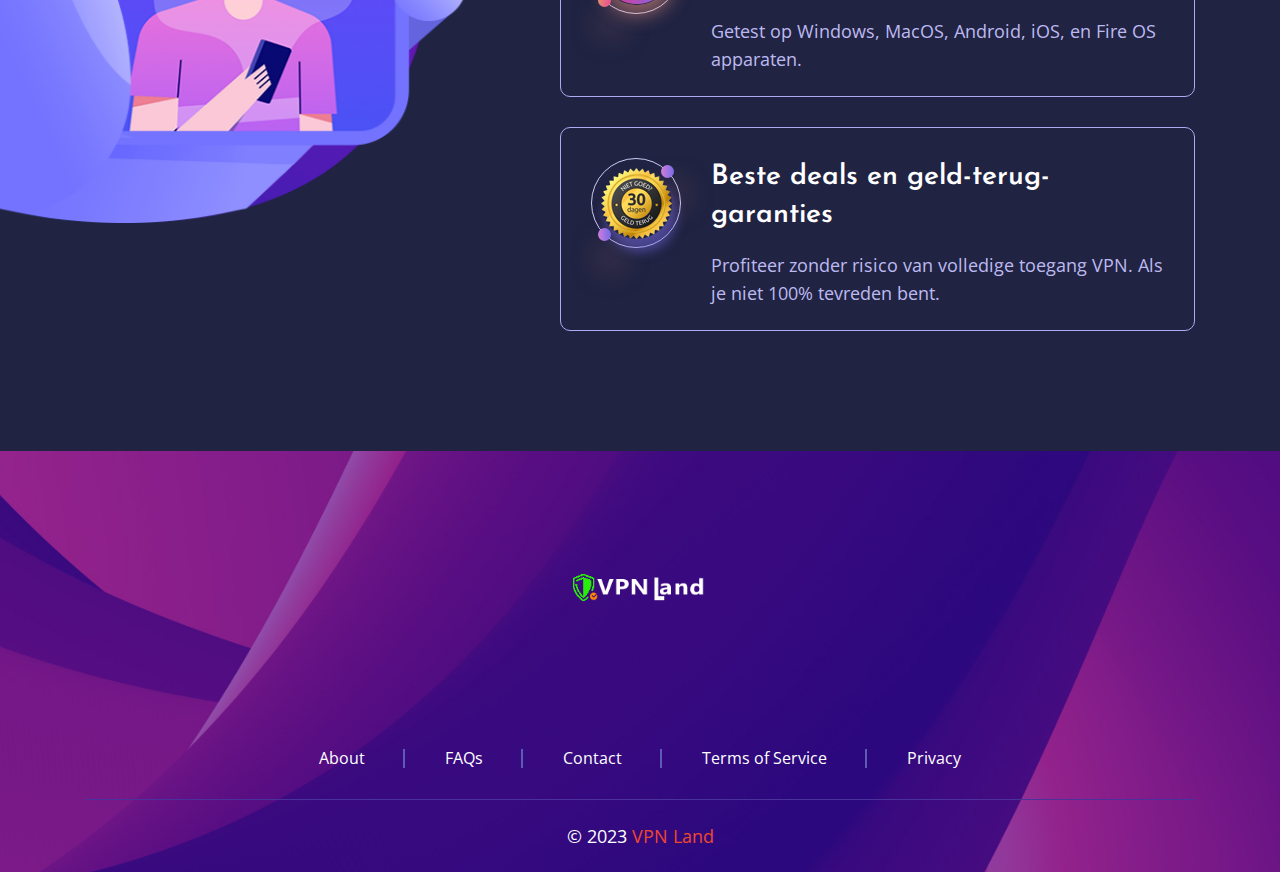
==== commit 8b242312: "Update index.html" ====
--- a/index.html
+++ b/index.html
@@ -1,5 +1,5 @@
 <!DOCTYPE html>
-<html lang="en">
+<html lang="nl">
 <head>
     <meta charset="UTF-8">
     <meta name="viewport" content="width=device-width, initial-scale=1.0">
@@ -368,7 +368,7 @@
                         </div>
 						
                         <p style="color:#c41111;font-size:24px;font-weight: bold;text-decoration:line-through;white-space:nowrap;" class="amount">€ 11,99</p>
-						<span style="font-size:30px;font-weight: bold;" class="amount">€ 3,29 p/m</span>
+						<span style="font-size:30px;font-weight: bold;" class="amount">€ 0,00 p/m</span>
 						
                     </div>
                 </div>
@@ -421,7 +421,7 @@
                         </div>
 						
                         <p style="color:#c41111;font-size:24px;font-weight: bold;text-decoration:line-through;white-space:nowrap;" class="amount">€ 12,95</p>
-						<span style="font-size:30px;font-weight: bold;" class="amount">€ 2,30 p/m</span>
+						<span style="font-size:30px;font-weight: bold;" class="amount">€ 0,00 p/m</span>
 						
                     </div>
                 </div>
@@ -475,7 +475,7 @@
                         </div>
 						
                         <p style="color:#c41111;font-size:24px;font-weight: bold;text-decoration:line-through;white-space:nowrap;" class="amount">€ 12,95</p>
-						<span style="font-size:30px;font-weight: bold;" class="amount">€ 6,67 p/m</span>
+						<span style="font-size:30px;font-weight: bold;" class="amount">€ 0,00 p/m</span>
 						
                     </div>
                 </div>
